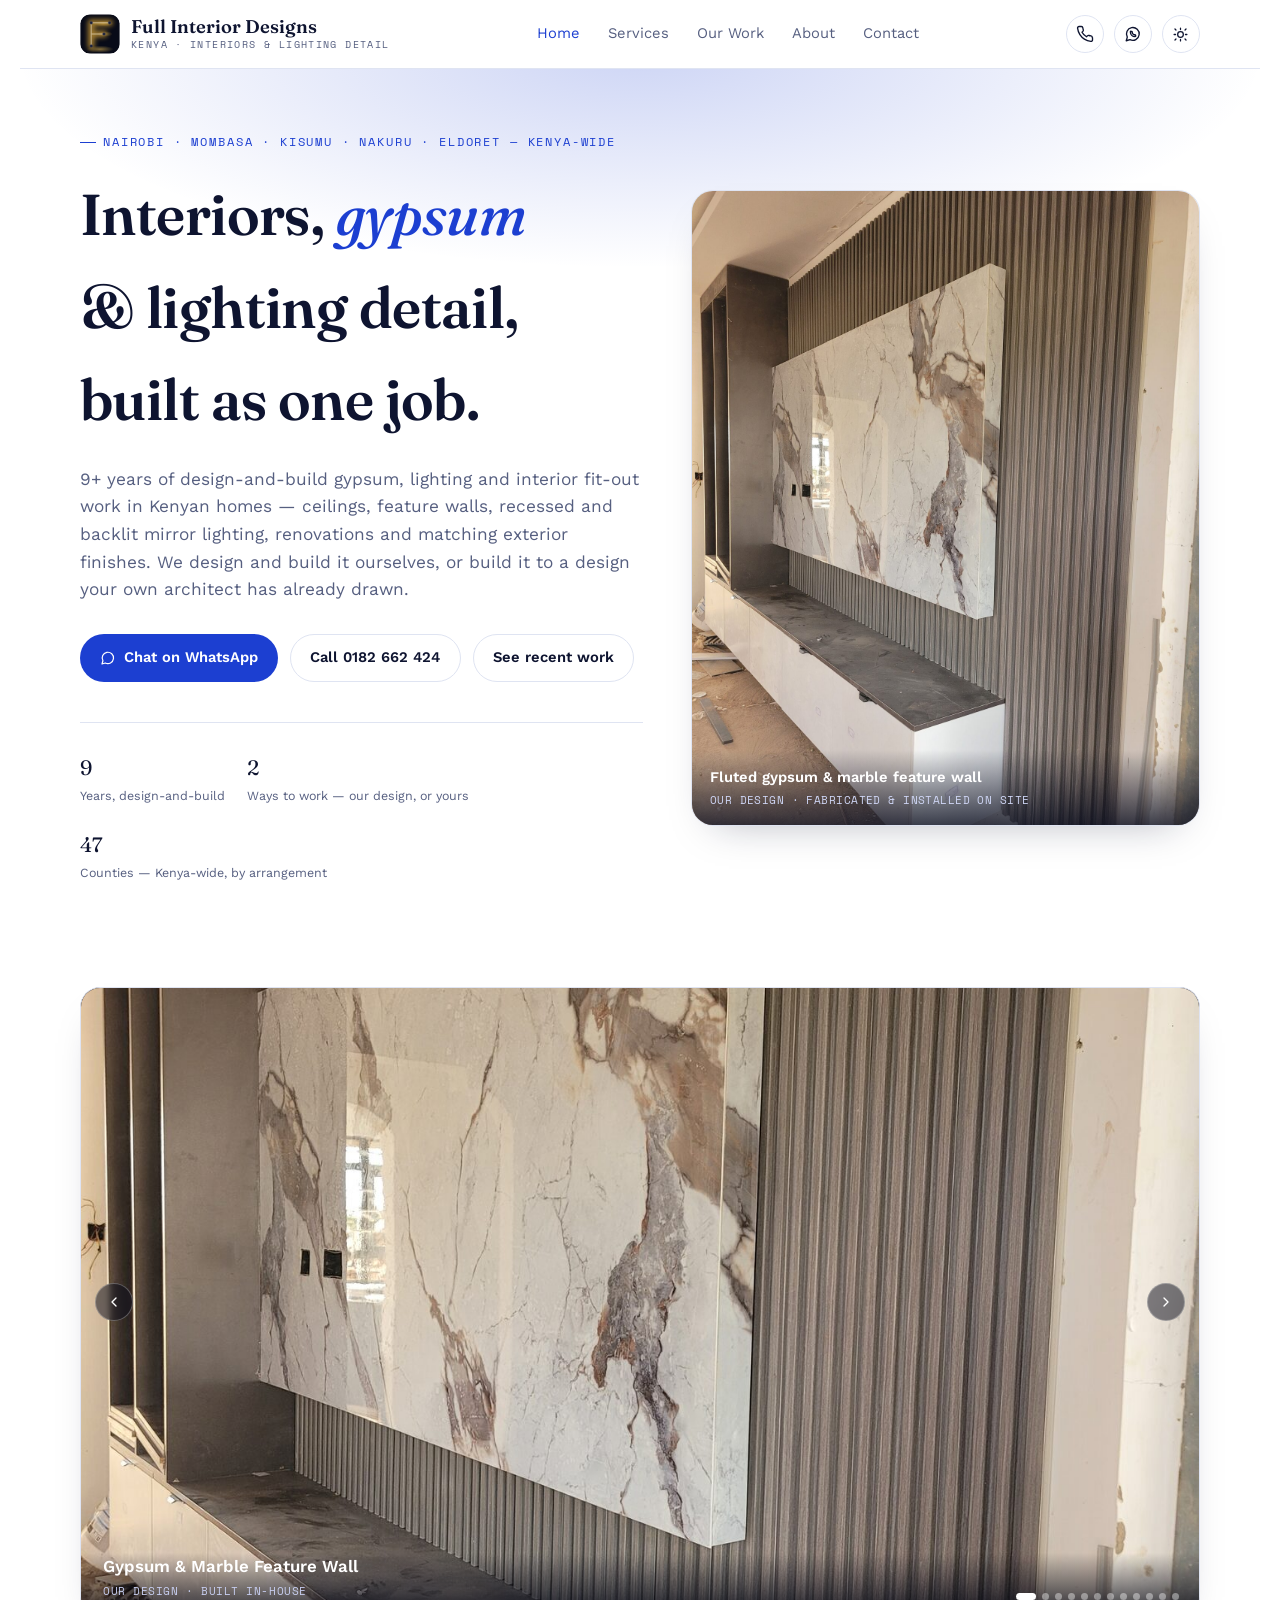
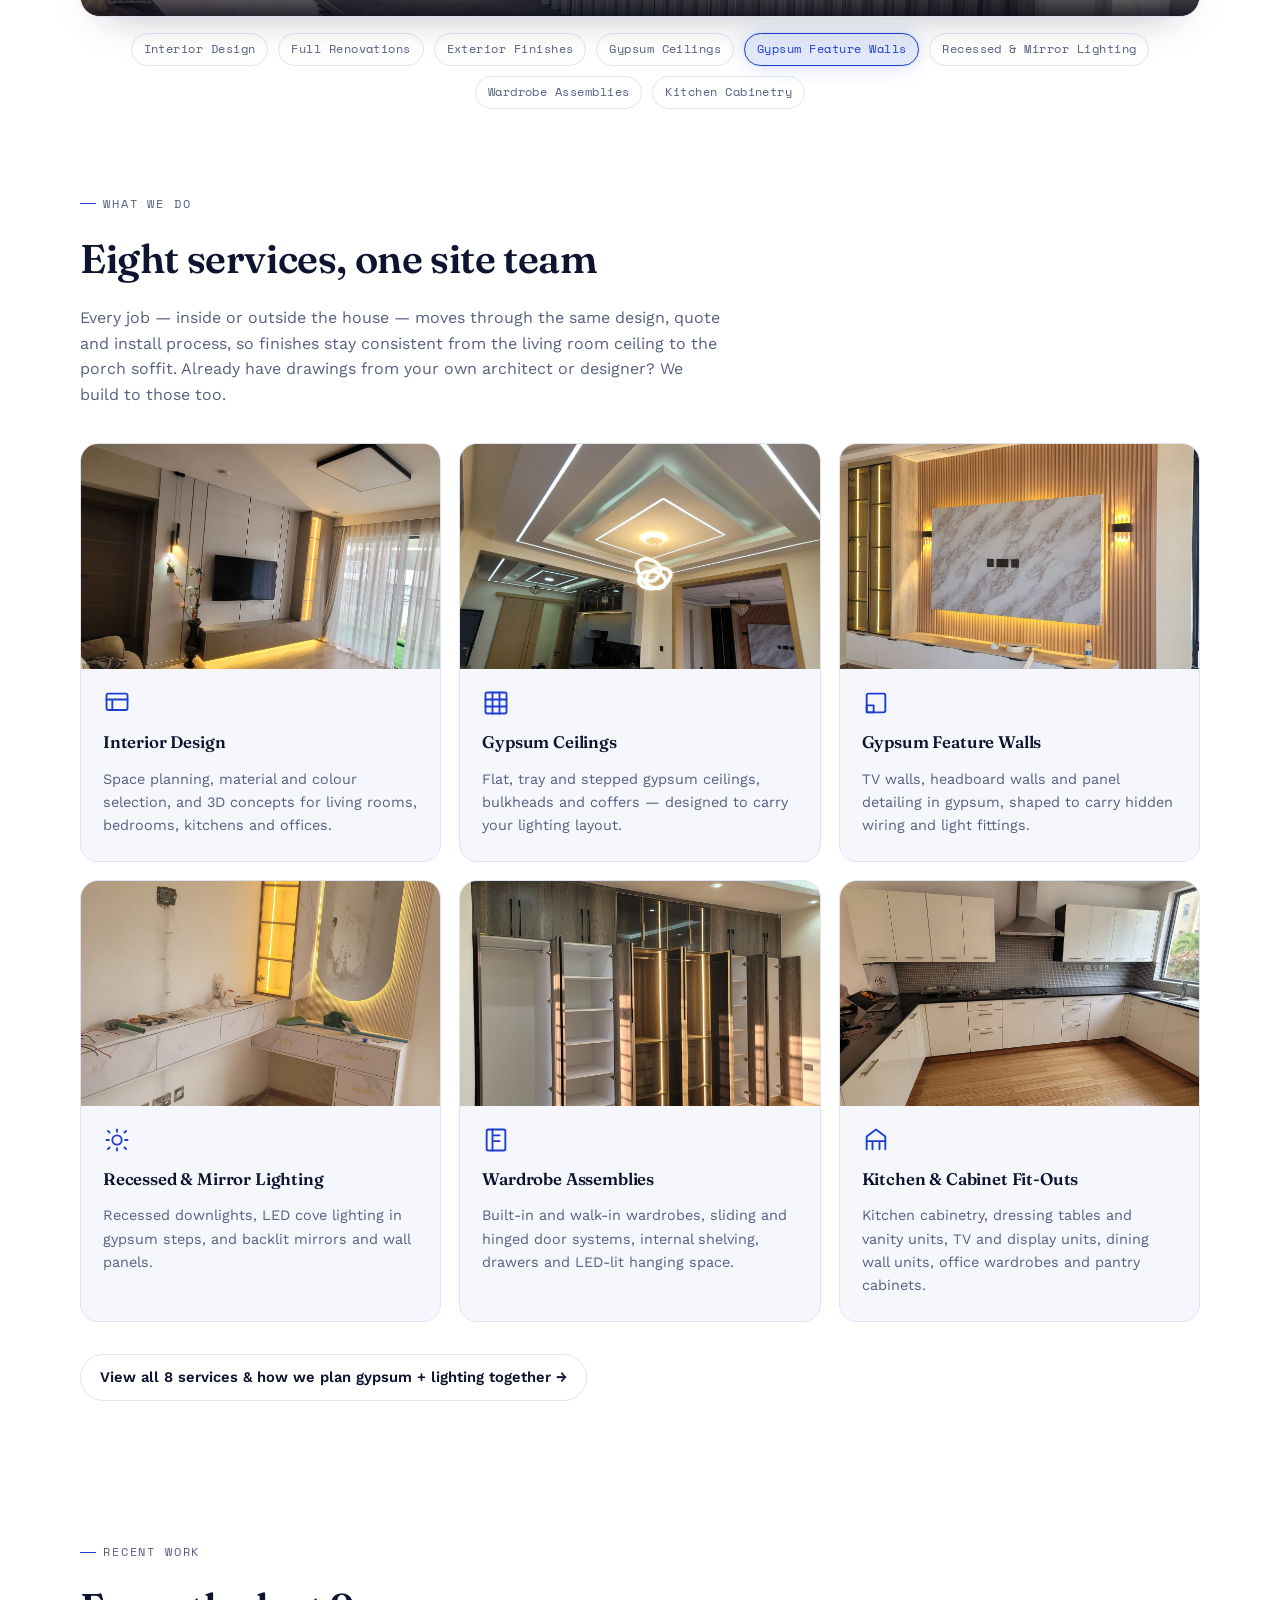
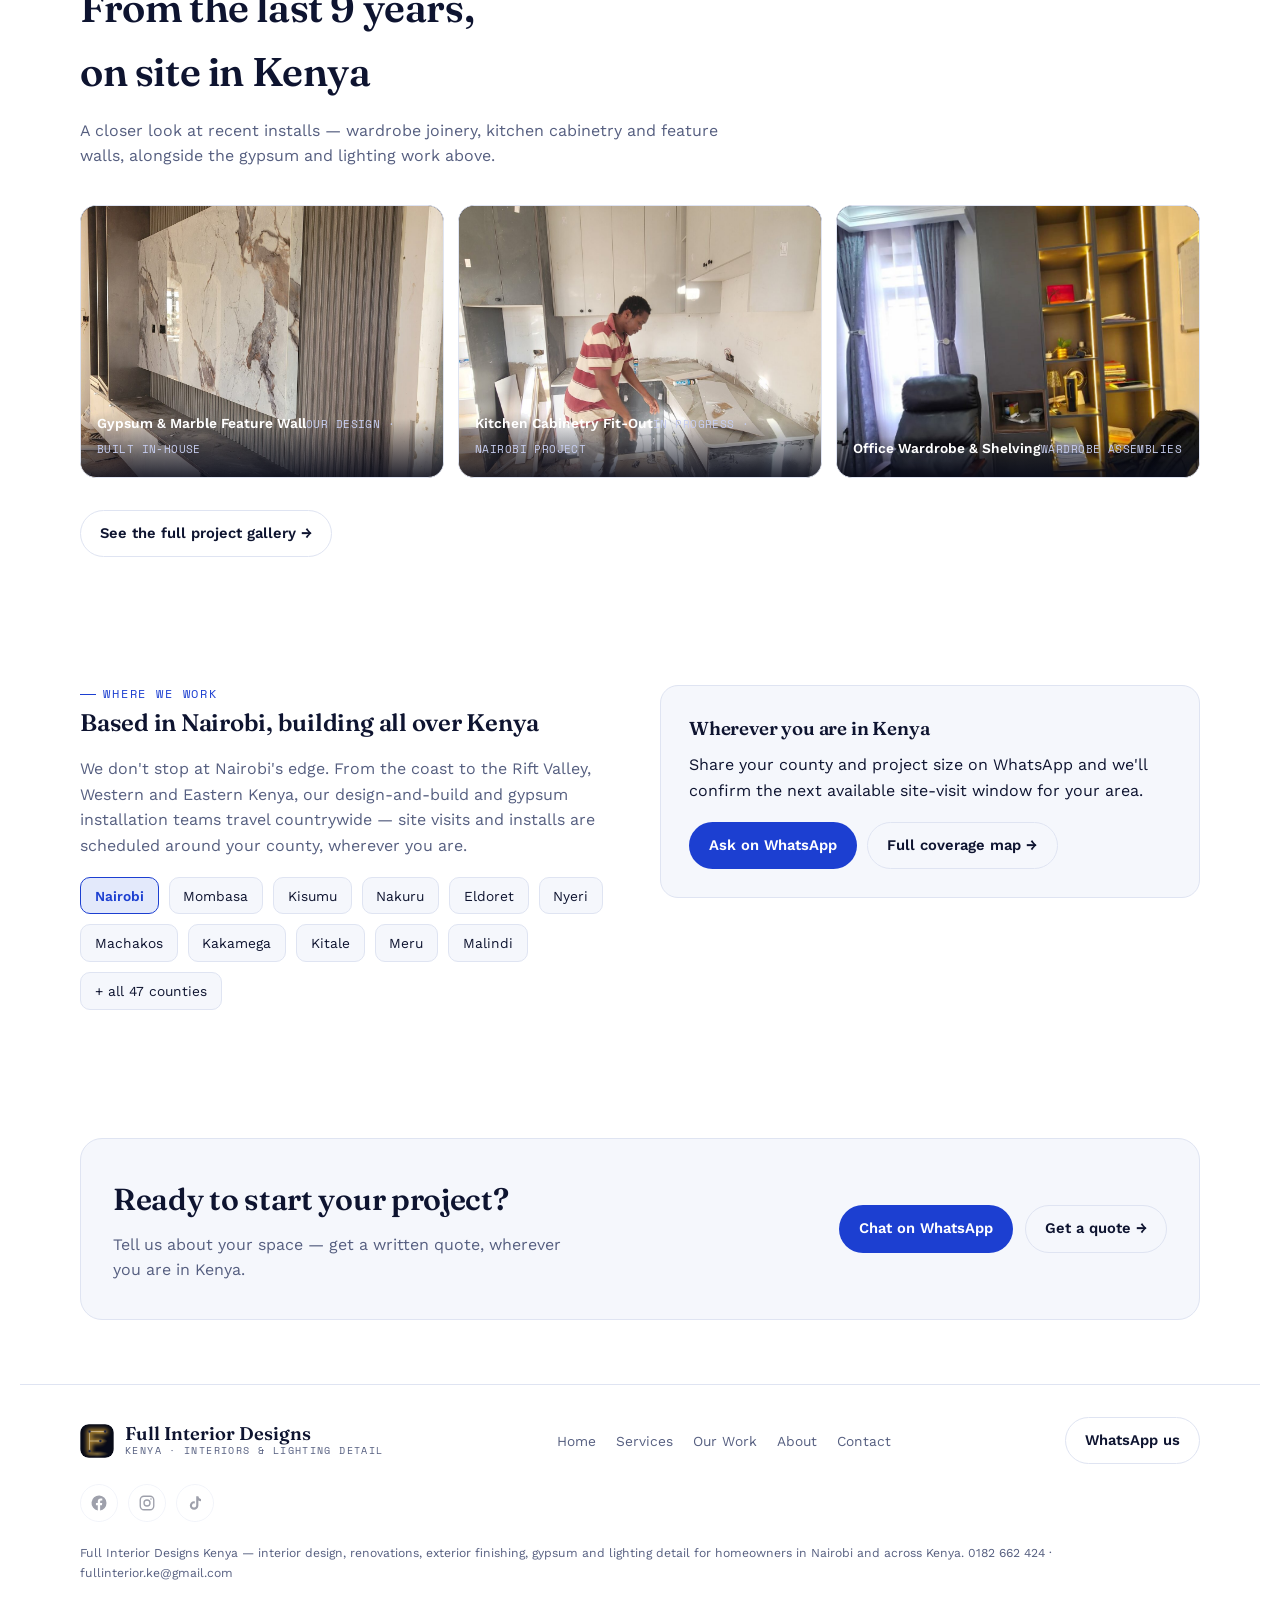
==== index.html @ 91825464 "Update phone and WhatsApp number to 0182662424" ====
<!doctype html>
<title>Full Interior Designs Kenya</title>
<script>
  (function(){
    try{
      var t = localStorage.getItem('fidk-theme');
      document.documentElement.setAttribute('data-theme', t === 'dark' ? 'dark' : 'light');
    }catch(e){
      document.documentElement.setAttribute('data-theme','light');
    }
  })();
</script>
<link rel="preconnect" href="https://fonts.googleapis.com">
<link rel="preconnect" href="https://fonts.gstatic.com" crossorigin>
<link href="https://fonts.googleapis.com/css2?family=Fraunces:ital,opsz,wght@0,9..144,300;0,9..144,500;0,9..144,600;1,9..144,500&family=Work+Sans:wght@400;500;600&family=Space+Mono:wght@400;700&display=swap" rel="stylesheet">
<link rel="stylesheet" href="styles.css">
<meta name="description" content="Full Interior Designs Kenya builds gypsum ceilings, feature walls, recessed & mirror lighting, wardrobes and kitchen cabinetry for homes across Kenya. 9+ years, Nairobi-based, nationwide reach. Get a free WhatsApp quote.">
<meta name="robots" content="index, follow">
<meta name="theme-color" content="#1c3fd1">
<link rel="canonical" href="https://www.fullinteriordesigns.co.ke">
<link rel="icon" type="image/svg+xml" href="favicon.svg">

<meta property="og:type" content="website">
<meta property="og:site_name" content="Full Interior Designs Kenya">
<meta property="og:title" content="Full Interior Designs Kenya — Gypsum, Lighting & Interior Fit-Outs">
<meta property="og:description" content="Full Interior Designs Kenya builds gypsum ceilings, feature walls, recessed & mirror lighting, wardrobes and kitchen cabinetry for homes across Kenya. 9+ years, Nairobi-based, nationwide reach. Get a free WhatsApp quote.">
<meta property="og:url" content="https://www.fullinteriordesigns.co.ke">
<meta property="og:image" content="https://www.fullinteriordesigns.co.ke/images/gypsum-feature-wall.jpg">
<meta property="og:locale" content="en_KE">

<meta name="twitter:card" content="summary_large_image">
<meta name="twitter:title" content="Full Interior Designs Kenya — Gypsum, Lighting & Interior Fit-Outs">
<meta name="twitter:description" content="Full Interior Designs Kenya builds gypsum ceilings, feature walls, recessed & mirror lighting, wardrobes and kitchen cabinetry for homes across Kenya. 9+ years, Nairobi-based, nationwide reach. Get a free WhatsApp quote.">
<meta name="twitter:image" content="https://www.fullinteriordesigns.co.ke/images/gypsum-feature-wall.jpg">

<script type="application/ld+json">
{
  "@context": "https://schema.org",
  "@type": "HomeAndConstructionBusiness",
  "name": "Full Interior Designs Kenya",
  "image": "https://www.fullinteriordesigns.co.ke/images/gypsum-feature-wall.jpg",
  "url": "https://www.fullinteriordesigns.co.ke",
  "telephone": "+254182662424",
  "email": "fullinterior.ke@gmail.com",
  "priceRange": "$$",
  "description": "Interior design, renovations, exterior finishing, gypsum ceilings and feature walls, recessed and mirror lighting, wardrobe assemblies and kitchen cabinet fit-outs for homeowners across Kenya.",
  "address": {
    "@type": "PostalAddress",
    "addressLocality": "Nairobi",
    "addressCountry": "KE"
  },
  "areaServed": {
    "@type": "Country",
    "name": "Kenya"
  },
  "sameAs": []
}
</script>

<nav class="nav" id="nav">
  <div class="nav-row wrap">
    <a class="brand" href="index.html">
      <span class="logo-mark" aria-hidden="true">
        <svg viewBox="0 0 100 100" role="img">
          <defs>
            <linearGradient id="ledCore" x1="0%" y1="0%" x2="100%" y2="100%">
              <stop offset="0%" stop-color="#fff3cf"/>
              <stop offset="45%" stop-color="#ffd166"/>
              <stop offset="100%" stop-color="#c8922e"/>
            </linearGradient>
            <radialGradient id="ledGlow" cx="50%" cy="50%" r="50%">
              <stop offset="0%" stop-color="#ffcf5c" stop-opacity="0.9"/>
              <stop offset="100%" stop-color="#ffcf5c" stop-opacity="0"/>
            </radialGradient>
            <filter id="softBlur" x="-60%" y="-60%" width="220%" height="220%">
              <feGaussianBlur stdDeviation="4.2"/>
            </filter>
            <filter id="bigBlur" x="-80%" y="-80%" width="260%" height="260%">
              <feGaussianBlur stdDeviation="7"/>
            </filter>
          </defs>
          <rect x="1" y="1" width="98" height="98" rx="22" fill="#080b18"/>
          <ellipse cx="50" cy="88" rx="34" ry="9" fill="url(#ledGlow)" opacity="0.55"/>
          <ellipse cx="62" cy="50" rx="20" ry="7" fill="url(#ledGlow)" opacity="0.4"/>
          <ellipse cx="58" cy="24" rx="26" ry="7" fill="url(#ledGlow)" opacity="0.45"/>
          <g filter="url(#bigBlur)" stroke="#f6b93b" stroke-linecap="round" fill="none" opacity="0.65">
            <path d="M28,22 L28,80" stroke-width="16"/>
            <path d="M28,22 L74,22" stroke-width="16"/>
            <path d="M28,50 L60,50" stroke-width="16"/>
          </g>
          <g stroke-linecap="round" fill="none">
            <path d="M28,22 L28,80" stroke="url(#ledCore)" stroke-width="7" filter="url(#softBlur)" opacity="0.9"/>
            <path d="M28,22 L28,80" stroke="url(#ledCore)" stroke-width="5"/>
            <path d="M28,22 L74,22" stroke="url(#ledCore)" stroke-width="7" filter="url(#softBlur)" opacity="0.9"/>
            <path d="M28,22 L74,22" stroke="url(#ledCore)" stroke-width="5"/>
            <path d="M28,50 L60,50" stroke="url(#ledCore)" stroke-width="7" filter="url(#softBlur)" opacity="0.9"/>
            <path d="M28,50 L60,50" stroke="url(#ledCore)" stroke-width="5"/>
          </g>
          <g stroke="#fff8e6" stroke-linecap="round" fill="none" opacity="0.85">
            <path d="M28,24 L28,78" stroke-width="1.6"/>
            <path d="M30,22 L72,22" stroke-width="1.6"/>
            <path d="M30,50 L58,50" stroke-width="1.6"/>
          </g>
          <g fill="#1c2136" stroke="#3a4066" stroke-width="1">
            <circle cx="28" cy="22" r="3.4"/>
            <circle cx="28" cy="80" r="3.4"/>
            <circle cx="74" cy="22" r="3.4"/>
            <circle cx="60" cy="50" r="3.4"/>
          </g>
        </svg>
      </span>
      <span class="brand-text">
        <strong>Full Interior Designs</strong>
        <span>Kenya · Interiors &amp; Lighting Detail</span>
      </span>
    </a>
    <ul class="nav-links">
      <li><a href="index.html" aria-current="page">Home</a></li>
      <li><a href="services.html">Services</a></li>
      <li><a href="work.html">Our Work</a></li>
      <li><a href="about.html">About</a></li>
      <li><a href="contact.html">Contact</a></li>
    </ul>
    <div class="nav-actions">
      <a class="icon-btn" href="tel:+254182662424" aria-label="Call Full Interior Designs Kenya">
        <svg width="18" height="18" viewBox="0 0 24 24" fill="none" stroke="currentColor" stroke-width="1.8" stroke-linecap="round" stroke-linejoin="round"><path d="M22 16.9v3a2 2 0 0 1-2.2 2 19.8 19.8 0 0 1-8.6-3.1 19.5 19.5 0 0 1-6-6A19.8 19.8 0 0 1 2.1 4.2 2 2 0 0 1 4.1 2h3a2 2 0 0 1 2 1.7c.1.9.3 1.8.6 2.7a2 2 0 0 1-.5 2.1L8 9.7a16 16 0 0 0 6 6l1.2-1.2a2 2 0 0 1 2.1-.5c.9.3 1.8.5 2.7.6a2 2 0 0 1 1.7 2z"/></svg>
      </a>
      <a class="icon-btn" href="https://wa.me/254182662424" target="_blank" rel="noopener" aria-label="Chat on WhatsApp">
        <svg width="18" height="18" viewBox="0 0 24 24" fill="none" stroke="currentColor" stroke-width="1.8" stroke-linecap="round" stroke-linejoin="round"><path d="M3 21l1.4-4.9A8.5 8.5 0 1 1 8 19.5z"/><path d="M8.5 9.2c0 3.6 2.7 6.3 6.3 6.3.6 0 .9-.4.8-1l-.3-1.1a.9.9 0 0 0-.9-.6l-1.1.2a5 5 0 0 1-2.3-2.3l.2-1.1a.9.9 0 0 0-.6-.9L9.5 8.4c-.6-.1-1 .2-1 .8z"/></svg>
      </a>
      <button class="icon-btn theme-toggle" id="themeToggle" aria-label="Switch to white mode" type="button">
        <svg class="sun" viewBox="0 0 24 24" fill="none" stroke="currentColor" stroke-width="1.8" stroke-linecap="round" stroke-linejoin="round"><circle cx="12" cy="12" r="4"/><path d="M12 3v2M12 19v2M4.2 4.2l1.4 1.4M18.4 18.4l1.4 1.4M3 12h2M19 12h2M4.2 19.8l1.4-1.4M18.4 5.6l1.4-1.4"/></svg>
        <svg class="moon" viewBox="0 0 24 24" fill="none" stroke="currentColor" stroke-width="1.8" stroke-linecap="round" stroke-linejoin="round"><path d="M20 14.5A8.5 8.5 0 1 1 9.5 4a7 7 0 0 0 10.5 10.5z"/></svg>
      </button>
      <button class="menu-toggle" id="menuToggle" aria-label="Toggle menu" aria-expanded="false">
        <svg width="18" height="18" viewBox="0 0 24 24" fill="none" stroke="currentColor" stroke-width="1.8" stroke-linecap="round"><path d="M4 7h16M4 12h16M4 17h16"/></svg>
      </button>
    </div>
  </div>
</nav>

<main id="top">

  <section class="hero">
    <div class="hero-glow" aria-hidden="true"></div>
    <div class="wrap hero-grid">
      <div>
        <p class="eyebrow">Nairobi · Mombasa · Kisumu · Nakuru · Eldoret — Kenya-wide</p>
        <h1>Interiors, <em>gypsum</em> &amp; lighting detail, built as one job.</h1>
        <p class="lead"><span class="years-count">9</span>+ years of design-and-build gypsum, lighting and interior fit-out work in Kenyan homes — ceilings, feature walls, recessed and backlit mirror lighting, renovations and matching exterior finishes. We design and build it ourselves, or build it to a design your own architect has already drawn.</p>
        <div class="hero-actions">
          <a class="btn btn-accent" href="https://wa.me/254182662424?text=Hi%20Full%20Interior%20Designs%2C%20I%27d%20like%20a%20quote." target="_blank" rel="noopener">
            <svg width="16" height="16" viewBox="0 0 24 24" fill="none" stroke="currentColor" stroke-width="1.8" stroke-linecap="round" stroke-linejoin="round"><path d="M3 21l1.4-4.9A8.5 8.5 0 1 1 8 19.5z"/></svg>
            Chat on WhatsApp
          </a>
          <a class="btn btn-ghost" href="tel:+254182662424">Call 0182 662 424</a>
          <a class="btn btn-ghost" href="work.html">See recent work</a>
        </div>
        <div class="hero-meta">
          <div><span class="num mono years-count">9</span><span class="lbl">Years, design-and-build</span></div>
          <div><span class="num mono">2</span><span class="lbl">Ways to work — our design, or yours</span></div>
          <div><span class="num mono">47</span><span class="lbl">Counties — Kenya-wide, by arrangement</span></div>
        </div>
      </div>
      <div class="hero-photo">
        <img src="images/gypsum-feature-wall.jpg" alt="Fluted gypsum panelling with a book-matched marble television feature wall, installed by Full Interior Designs Kenya" loading="eager">
        <div class="hero-photo-cap">
          <div class="cap-title">Fluted gypsum &amp; marble feature wall</div>
          <div class="cap-sub">Our design · fabricated &amp; installed on site</div>
        </div>
      </div>
    </div>
  </section>

  <section class="slideshow" aria-label="Recent project photos">
    <div class="wrap">
      <div class="slideshow-frame" id="slideshowFrame">

        <div class="slide active" data-topics="feature-walls">
          <img src="images/gypsum-feature-wall.jpg" alt="Fluted gypsum panelling with book-matched marble TV feature wall" loading="eager">
          <div class="slide-caption"><div class="t">Gypsum &amp; Marble Feature Wall</div><div class="s">Our design · built in-house</div></div>
        </div>
        <div class="slide" data-topics="wardrobes">
          <img src="images/wardrobe-walkin.jpg" alt="Walk-in wardrobe with open doors and warm LED-lit hanging space" loading="lazy">
          <div class="slide-caption"><div class="t">Walk-In Wardrobe Assembly</div><div class="s">Wardrobe assemblies</div></div>
        </div>
        <div class="slide" data-topics="ceilings">
          <img src="images/ceiling-tray-cove.jpg" alt="Stepped gypsum tray ceiling with LED cove lighting" loading="lazy">
          <div class="slide-caption"><div class="t">Tray Ceiling, LED Cove Lighting</div><div class="s">Gypsum ceilings</div></div>
        </div>
        <div class="slide" data-topics="feature-walls">
          <img src="images/tv-wall-fluted-marble.jpg" alt="TV feature wall in fluted timber with a backlit marble panel" loading="lazy">
          <div class="slide-caption"><div class="t">TV Wall — Fluted Timber &amp; Marble</div><div class="s">Gypsum feature walls</div></div>
        </div>
        <div class="slide" data-topics="kitchens renovations">
          <img src="images/kitchen-fitout.jpg" alt="Kitchen cabinetry fit-out in progress" loading="lazy">
          <div class="slide-caption"><div class="t">Kitchen Cabinetry Fit-Out</div><div class="s">In progress · Nairobi</div></div>
        </div>
        <div class="slide" data-topics="lighting wardrobes">
          <img src="images/backlit-mirror-vanity.jpg" alt="Dressing table with a backlit oval mirror on a fluted gold panel" loading="lazy">
          <div class="slide-caption"><div class="t">Backlit Mirror &amp; Vanity Lighting</div><div class="s">Recessed &amp; mirror lighting</div></div>
        </div>
        <div class="slide" data-topics="kitchens ceilings">
          <img src="images/kitchen-cove-ceiling.jpg" alt="Kitchen cabinetry beneath a cove-lit gypsum ceiling" loading="lazy">
          <div class="slide-caption"><div class="t">Kitchen Cabinetry, Cove Ceiling</div><div class="s">Kitchen &amp; cabinet fit-outs</div></div>
        </div>
        <div class="slide" data-topics="wardrobes lighting">
          <img src="images/wardrobe-corridor-mirror.jpg" alt="Gloss wardrobe corridor leading to a backlit oval mirror" loading="lazy">
          <div class="slide-caption"><div class="t">Wardrobe Corridor &amp; Backlit Mirror</div><div class="s">Wardrobe assemblies</div></div>
        </div>
        <div class="slide" data-topics="ceilings feature-walls">
          <img src="images/pitched-ceiling-tv-wall.jpg" alt="Pitched gypsum ceiling with LED coves above a marble TV wall" loading="lazy">
          <div class="slide-caption"><div class="t">Pitched Ceiling &amp; TV Wall</div><div class="s">Gypsum ceilings</div></div>
        </div>
        <div class="slide" data-topics="exterior">
          <img src="images/exterior-soffit-woodwork.jpg" alt="Exterior timber soffit woodwork in a radiating pattern" loading="lazy">
          <div class="slide-caption"><div class="t">Exterior Soffit Woodwork</div><div class="s">Exterior finishes</div></div>
        </div>
        <div class="slide" data-topics="ceilings interior-design">
          <img src="images/office-ceiling-cove.jpg" alt="Office fit-out with a warm cove-lit gypsum ceiling" loading="lazy">
          <div class="slide-caption"><div class="t">Cove-Lit Ceiling, Office Fit-Out</div><div class="s">Interior design</div></div>
        </div>
        <div class="slide" data-topics="feature-walls interior-design">
          <img src="images/living-room-feature-wall.jpg" alt="Living room feature wall with pendant lighting and a floating TV console" loading="lazy">
          <div class="slide-caption"><div class="t">Living Room Feature Wall</div><div class="s">Interior design</div></div>
        </div>

        <button class="slide-nav prev" id="slidePrev" aria-label="Previous photo">
          <svg width="16" height="16" viewBox="0 0 24 24" fill="none" stroke="currentColor" stroke-width="2" stroke-linecap="round" stroke-linejoin="round"><path d="M15 18l-6-6 6-6"/></svg>
        </button>
        <button class="slide-nav next" id="slideNext" aria-label="Next photo">
          <svg width="16" height="16" viewBox="0 0 24 24" fill="none" stroke="currentColor" stroke-width="2" stroke-linecap="round" stroke-linejoin="round"><path d="M9 18l6-6-6-6"/></svg>
        </button>
        <div class="slide-dots" id="slideDots"></div>
      </div>

      <div class="topic-row">
        <div class="strip-row" id="topicRow">
          <span class="chip" data-topic="interior-design">Interior Design</span>
          <span class="chip" data-topic="renovations">Full Renovations</span>
          <span class="chip" data-topic="exterior">Exterior Finishes</span>
          <span class="chip" data-topic="ceilings">Gypsum Ceilings</span>
          <span class="chip" data-topic="feature-walls">Gypsum Feature Walls</span>
          <span class="chip" data-topic="lighting">Recessed &amp; Mirror Lighting</span>
          <span class="chip" data-topic="wardrobes">Wardrobe Assemblies</span>
          <span class="chip" data-topic="kitchens">Kitchen Cabinetry</span>
        </div>
      </div>
    </div>
  </section>

  <section id="services">
    <div class="wrap">
      <div class="section-head">
        <p class="eyebrow">What we do</p>
        <h2>Eight services, one site team</h2>
        <p>Every job — inside or outside the house — moves through the same design, quote and install process, so finishes stay consistent from the living room ceiling to the porch soffit. Already have drawings from your own architect or designer? We build to those too.</p>
      </div>
      <div class="grid-services">

        <div class="card">
          <div class="card-img"><img src="images/living-room-feature-wall.jpg" alt="Living room feature wall with pendant lighting, an example of Full Interior Designs Kenya's interior design work" loading="lazy"></div>
          <div class="card-body">
            <svg viewBox="0 0 24 24" fill="none" stroke-width="1.6" stroke-linecap="round" stroke-linejoin="round"><rect x="3" y="4" width="18" height="14" rx="1.5"/><path d="M3 9h18M8 9v9"/></svg>
            <h3>Interior Design</h3>
            <p>Space planning, material and colour selection, and 3D concepts for living rooms, bedrooms, kitchens and offices.</p>
          </div>
        </div>

        <div class="card">
          <div class="card-img"><img src="images/ceiling-tray-cove.jpg" alt="Stepped gypsum tray ceiling with LED cove lighting" loading="lazy"></div>
          <div class="card-body">
            <svg viewBox="0 0 24 24" fill="none" stroke-width="1.6" stroke-linecap="round" stroke-linejoin="round"><rect x="3" y="3" width="18" height="18" rx="1.5"/><path d="M3 9h18M3 15h18M9 3v18M15 3v18"/></svg>
            <h3>Gypsum Ceilings</h3>
            <p>Flat, tray and stepped gypsum ceilings, bulkheads and coffers — designed to carry your lighting layout.</p>
          </div>
        </div>

        <div class="card">
          <div class="card-img"><img src="images/tv-wall-fluted-marble.jpg" alt="TV feature wall in fluted timber with a backlit marble panel" loading="lazy"></div>
          <div class="card-body">
            <svg viewBox="0 0 24 24" fill="none" stroke-width="1.6" stroke-linecap="round" stroke-linejoin="round"><rect x="4" y="4" width="16" height="16" rx="1.5"/><path d="M4 14h6v6H4z"/></svg>
            <h3>Gypsum Feature Walls</h3>
            <p>TV walls, headboard walls and panel detailing in gypsum, shaped to carry hidden wiring and light fittings.</p>
          </div>
        </div>

        <div class="card">
          <div class="card-img"><img src="images/backlit-mirror-vanity.jpg" alt="Backlit mirror and recessed vanity lighting" loading="lazy"></div>
          <div class="card-body">
            <svg viewBox="0 0 24 24" fill="none" stroke-width="1.6" stroke-linecap="round" stroke-linejoin="round"><circle cx="12" cy="12" r="4"/><path d="M12 3v2M12 19v2M4.2 4.2l1.4 1.4M18.4 18.4l1.4 1.4M3 12h2M19 12h2M4.2 19.8l1.4-1.4M18.4 5.6l1.4-1.4"/></svg>
            <h3>Recessed &amp; Mirror Lighting</h3>
            <p>Recessed downlights, LED cove lighting in gypsum steps, and backlit mirrors and wall panels.</p>
          </div>
        </div>

        <div class="card">
          <div class="card-img"><img src="images/wardrobe-walkin.jpg" alt="Walk-in wardrobe assembly with LED-lit hanging space" loading="lazy"></div>
          <div class="card-body">
            <svg viewBox="0 0 24 24" fill="none" stroke-width="1.6" stroke-linecap="round" stroke-linejoin="round"><rect x="4" y="3" width="16" height="18" rx="1.5"/><path d="M9 3v18M9 8h6M9 13h6"/></svg>
            <h3>Wardrobe Assemblies</h3>
            <p>Built-in and walk-in wardrobes, sliding and hinged door systems, internal shelving, drawers and LED-lit hanging space.</p>
          </div>
        </div>

        <div class="card">
          <div class="card-img"><img src="images/kitchen-cabinets-white.jpg" alt="Fitted white kitchen cabinetry" loading="lazy"></div>
          <div class="card-body">
            <svg viewBox="0 0 24 24" fill="none" stroke-width="1.6" stroke-linecap="round" stroke-linejoin="round"><path d="M4 20V9l8-6 8 6v11"/><path d="M4 13h16M9 20v-7h6v7"/></svg>
            <h3>Kitchen &amp; Cabinet Fit-Outs</h3>
            <p>Kitchen cabinetry, dressing tables and vanity units, TV and display units, dining wall units, office wardrobes and pantry cabinets.</p>
          </div>
        </div>

      </div>
      <div class="section-foot">
        <a class="btn btn-ghost" href="services.html">View all 8 services &amp; how we plan gypsum + lighting together →</a>
      </div>
    </div>
  </section>

  <section id="work-teaser">
    <div class="wrap">
      <div class="section-head">
        <p class="eyebrow">Recent work</p>
        <h2>From the last <span class="years-count">9</span> years, on site in Kenya</h2>
        <p>A closer look at recent installs — wardrobe joinery, kitchen cabinetry and feature walls, alongside the gypsum and lighting work above.</p>
      </div>
      <div class="gallery">
        <div class="shot photo">
          <img src="images/gypsum-feature-wall.jpg" alt="Fluted gypsum panelling with book-matched marble TV feature wall and concealed cove lighting">
          <div class="shot-text"><span class="cap">Gypsum &amp; Marble Feature Wall</span><span class="sub">Our design · built in-house</span></div>
        </div>
        <div class="shot photo">
          <img src="images/kitchen-fitout.jpg" alt="Kitchen cabinetry fit-out in progress, showing gypsum ceiling detail and fitted cupboards">
          <div class="shot-text"><span class="cap">Kitchen Cabinetry Fit-Out</span><span class="sub">In progress · Nairobi project</span></div>
        </div>
        <div class="shot photo">
          <img src="images/office-wardrobe-shelving.jpg" alt="Built-in office wardrobe and shelving unit with warm LED-lit compartments">
          <div class="shot-text"><span class="cap">Office Wardrobe &amp; Shelving</span><span class="sub">Wardrobe assemblies</span></div>
        </div>
      </div>
      <div class="section-foot">
        <a class="btn btn-ghost" href="work.html">See the full project gallery →</a>
      </div>
    </div>
  </section>

  <section id="coverage-teaser">
    <div class="wrap coverage">
      <div>
        <p class="eyebrow">Where we work</p>
        <h2>Based in Nairobi, building all over Kenya</h2>
        <p style="margin-top:14px;color:var(--ink-soft);">We don't stop at Nairobi's edge. From the coast to the Rift Valley, Western and Eastern Kenya, our design-and-build and gypsum installation teams travel countrywide — site visits and installs are scheduled around your county, wherever you are.</p>
        <div class="town-list">
          <span class="town primary">Nairobi</span>
          <span class="town">Mombasa</span>
          <span class="town">Kisumu</span>
          <span class="town">Nakuru</span>
          <span class="town">Eldoret</span>
          <span class="town">Nyeri</span>
          <span class="town">Machakos</span>
          <span class="town">Kakamega</span>
          <span class="town">Kitale</span>
          <span class="town">Meru</span>
          <span class="town">Malindi</span>
          <span class="town">+ all 47 counties</span>
        </div>
      </div>
      <div class="card" style="padding:28px;">
        <h3>Wherever you are in Kenya</h3>
        <p style="margin-top:8px;">Share your county and project size on WhatsApp and we'll confirm the next available site-visit window for your area.</p>
        <div style="margin-top:18px;display:flex;flex-wrap:wrap;gap:10px;">
          <a class="btn btn-accent" href="https://wa.me/254182662424?text=Hi%2C%20I%27m%20in%20___%20county%20and%20interested%20in%20___." target="_blank" rel="noopener">Ask on WhatsApp</a>
          <a class="btn btn-ghost" href="about.html">Full coverage map →</a>
        </div>
      </div>
    </div>
  </section>

  <section id="cta">
    <div class="wrap">
      <div class="cta-band">
        <div>
          <h2>Ready to start your project?</h2>
          <p>Tell us about your space — get a written quote, wherever you are in Kenya.</p>
        </div>
        <div class="cta-actions">
          <a class="btn btn-accent" href="https://wa.me/254182662424?text=Hi%20Full%20Interior%20Designs%2C%20I%27d%20like%20a%20quote." target="_blank" rel="noopener">Chat on WhatsApp</a>
          <a class="btn btn-ghost" href="contact.html">Get a quote →</a>
        </div>
      </div>
    </div>
  </section>

</main>

<footer>
  <div class="wrap">
    <div class="foot-row">
      <a class="brand" href="index.html">
        <span class="logo-mark" aria-hidden="true">
        <svg viewBox="0 0 100 100" role="img">
          <defs>
            <linearGradient id="ledCore" x1="0%" y1="0%" x2="100%" y2="100%">
              <stop offset="0%" stop-color="#fff3cf"/>
              <stop offset="45%" stop-color="#ffd166"/>
              <stop offset="100%" stop-color="#c8922e"/>
            </linearGradient>
            <radialGradient id="ledGlow" cx="50%" cy="50%" r="50%">
              <stop offset="0%" stop-color="#ffcf5c" stop-opacity="0.9"/>
              <stop offset="100%" stop-color="#ffcf5c" stop-opacity="0"/>
            </radialGradient>
            <filter id="softBlur" x="-60%" y="-60%" width="220%" height="220%">
              <feGaussianBlur stdDeviation="4.2"/>
            </filter>
            <filter id="bigBlur" x="-80%" y="-80%" width="260%" height="260%">
              <feGaussianBlur stdDeviation="7"/>
            </filter>
          </defs>
          <rect x="1" y="1" width="98" height="98" rx="22" fill="#080b18"/>
          <ellipse cx="50" cy="88" rx="34" ry="9" fill="url(#ledGlow)" opacity="0.55"/>
          <ellipse cx="62" cy="50" rx="20" ry="7" fill="url(#ledGlow)" opacity="0.4"/>
          <ellipse cx="58" cy="24" rx="26" ry="7" fill="url(#ledGlow)" opacity="0.45"/>
          <g filter="url(#bigBlur)" stroke="#f6b93b" stroke-linecap="round" fill="none" opacity="0.65">
            <path d="M28,22 L28,80" stroke-width="16"/>
            <path d="M28,22 L74,22" stroke-width="16"/>
            <path d="M28,50 L60,50" stroke-width="16"/>
          </g>
          <g stroke-linecap="round" fill="none">
            <path d="M28,22 L28,80" stroke="url(#ledCore)" stroke-width="7" filter="url(#softBlur)" opacity="0.9"/>
            <path d="M28,22 L28,80" stroke="url(#ledCore)" stroke-width="5"/>
            <path d="M28,22 L74,22" stroke="url(#ledCore)" stroke-width="7" filter="url(#softBlur)" opacity="0.9"/>
            <path d="M28,22 L74,22" stroke="url(#ledCore)" stroke-width="5"/>
            <path d="M28,50 L60,50" stroke="url(#ledCore)" stroke-width="7" filter="url(#softBlur)" opacity="0.9"/>
            <path d="M28,50 L60,50" stroke="url(#ledCore)" stroke-width="5"/>
          </g>
          <g stroke="#fff8e6" stroke-linecap="round" fill="none" opacity="0.85">
            <path d="M28,24 L28,78" stroke-width="1.6"/>
            <path d="M30,22 L72,22" stroke-width="1.6"/>
            <path d="M30,50 L58,50" stroke-width="1.6"/>
          </g>
          <g fill="#1c2136" stroke="#3a4066" stroke-width="1">
            <circle cx="28" cy="22" r="3.4"/>
            <circle cx="28" cy="80" r="3.4"/>
            <circle cx="74" cy="22" r="3.4"/>
            <circle cx="60" cy="50" r="3.4"/>
          </g>
        </svg>
      </span>
        <span class="brand-text">
          <strong>Full Interior Designs</strong>
          <span>Kenya · Interiors &amp; Lighting Detail</span>
        </span>
      </a>
      <ul class="foot-links">
        <li><a href="index.html">Home</a></li>
        <li><a href="services.html">Services</a></li>
        <li><a href="work.html">Our Work</a></li>
        <li><a href="about.html">About</a></li>
        <li><a href="contact.html">Contact</a></li>
      </ul>
      <a class="btn btn-ghost" href="https://wa.me/254182662424" target="_blank" rel="noopener">WhatsApp us</a>
    </div>
    <div class="foot-social">
      <a class="icon-btn pending" href="#" aria-label="Facebook (coming soon)" title="Facebook — coming soon" tabindex="-1">
        <svg width="18" height="18" viewBox="0 0 24 24" fill="currentColor"><path d="M22 12a10 10 0 1 0-11.6 9.9v-7H7.9V12h2.5V9.8c0-2.5 1.5-3.9 3.8-3.9 1.1 0 2.2.2 2.2.2v2.4h-1.3c-1.2 0-1.6.8-1.6 1.6V12h2.8l-.4 2.9h-2.4v7A10 10 0 0 0 22 12z"/></svg>
      </a>
      <a class="icon-btn pending" href="#" aria-label="Instagram (coming soon)" title="Instagram — coming soon" tabindex="-1">
        <svg width="18" height="18" viewBox="0 0 24 24" fill="none" stroke="currentColor" stroke-width="1.8" stroke-linecap="round" stroke-linejoin="round"><rect x="3" y="3" width="18" height="18" rx="5"/><circle cx="12" cy="12" r="4"/><circle cx="17.3" cy="6.7" r="1" fill="currentColor" stroke="none"/></svg>
      </a>
      <a class="icon-btn pending" href="#" aria-label="TikTok (coming soon)" title="TikTok — coming soon" tabindex="-1">
        <svg width="18" height="18" viewBox="0 0 24 24" fill="currentColor"><path d="M16.5 3c.3 1.9 1.6 3.4 3.5 3.8v2.9a6.6 6.6 0 0 1-3.5-1v6.6a5.7 5.7 0 1 1-5.7-5.7c.3 0 .6 0 .9.1v2.9a2.8 2.8 0 1 0 1.9 2.7V3z"/></svg>
      </a>
    </div>
    <p class="fineprint">Full Interior Designs Kenya — interior design, renovations, exterior finishing, gypsum and lighting detail for homeowners in Nairobi and across Kenya. 0182 662 424 · fullinterior.ke@gmail.com</p>
  </div>
</footer>

<script src="script.js"></script>
---- styles.css ----
:root{
  --bg:#ffffff;
  --surface:#f5f7fc;
  --surface-2:#eaeefa;
  --ink:#0e1430;
  --ink-soft:#565f80;
  --line:#dfe4f2;
  --accent:#1c3fd1;
  --accent-ink:#ffffff;
  --accent-soft:#e3e9fb;
  --glow:rgba(28,63,209,.22);
  --shadow:0 18px 40px -24px rgba(14,20,48,.35);
}
/* Light (white) is the default; dark only when the visitor picks it via the toggle. */
:root[data-theme="dark"]{
  --bg:#0a0e1f;
  --surface:#11172e;
  --surface-2:#151d3a;
  --ink:#eef1fb;
  --ink-soft:#9aa3c8;
  --line:rgba(226,232,255,.14);
  --accent:#5b7bff;
  --accent-ink:#ffffff;
  --accent-soft:rgba(91,123,255,.18);
  --glow:rgba(91,123,255,.32);
  --shadow:0 18px 44px -22px rgba(0,0,0,.65);
}

*{box-sizing:border-box;}
html{scroll-behavior:smooth;}
@media (prefers-reduced-motion:reduce){ html{scroll-behavior:auto;} *{animation-duration:.001ms !important; animation-iteration-count:1 !important; transition-duration:.001ms !important;} }

body{
  margin:0;
  background:var(--bg);
  color:var(--ink);
  font-family:'Work Sans',system-ui,-apple-system,'Segoe UI',sans-serif;
  line-height:1.6;
  padding-inline:20px;
  -webkit-font-smoothing:antialiased;
}
img{max-width:100%;}
[hidden]{display:none !important;}

.wrap{max-width:1120px;margin-inline:auto;}
h1,h2,h3{font-family:'Fraunces',Georgia,serif;font-weight:600;letter-spacing:-.01em;text-wrap:balance;margin:0;}
p{margin:0;}
a{color:inherit;}
.eyebrow{
  font-family:'Space Mono',ui-monospace,monospace;
  font-size:.72rem;
  letter-spacing:.16em;
  text-transform:uppercase;
  color:var(--accent);
  display:flex;
  align-items:center;
  gap:.6em;
}
.eyebrow::before{content:"";width:1.4em;height:1px;background:var(--accent);display:inline-block;}
.mono{font-family:'Space Mono',ui-monospace,monospace;font-variant-numeric:tabular-nums;}

/* ---------- nav ---------- */
.nav{
  position:sticky;top:0;z-index:40;
  background:color-mix(in srgb, var(--bg) 88%, transparent);
  backdrop-filter:blur(10px);
  border-bottom:1px solid var(--line);
}
.nav-row{
  max-width:1120px;margin-inline:auto;
  display:flex;align-items:center;justify-content:space-between;
  padding-block:14px;gap:16px;
}
.brand{display:flex;align-items:center;gap:11px;line-height:1.1;text-decoration:none;}
.logo-mark{flex:none;width:40px;height:40px;display:block;border-radius:11px;overflow:hidden;}
.logo-mark svg{width:100%;height:100%;display:block;}
.brand-text{display:flex;flex-direction:column;gap:2px;}
.brand-text strong{font-family:'Fraunces',serif;font-size:1.15rem;font-weight:600;}
.brand-text span{font-family:'Space Mono',monospace;font-size:.62rem;letter-spacing:.14em;color:var(--ink-soft);text-transform:uppercase;}
footer .logo-mark{width:34px;height:34px;border-radius:9px;}
.nav-links{display:flex;gap:28px;list-style:none;margin:0;padding:0;font-size:.92rem;}
.nav-links a{text-decoration:none;color:var(--ink-soft);transition:color .15s;}
.nav-links a:hover{color:var(--accent);}
.nav-links a[aria-current="page"]{color:var(--accent);}
.nav-actions{display:flex;align-items:center;gap:10px;}
.icon-btn{
  display:inline-flex;align-items:center;justify-content:center;
  width:38px;height:38px;border-radius:999px;
  border:1px solid var(--line);color:var(--ink);text-decoration:none;
  transition:border-color .15s, color .15s;
  flex:none;
}
.icon-btn:hover{border-color:var(--accent);color:var(--accent);}
.btn{
  display:inline-flex;align-items:center;gap:.55em;
  padding:.75em 1.3em;border-radius:999px;
  font-family:'Work Sans',sans-serif;font-weight:600;font-size:.92rem;
  text-decoration:none;border:1px solid transparent;cursor:pointer;
  transition:transform .15s, box-shadow .15s, opacity .15s;
  white-space:nowrap;
}
.btn:active{transform:translateY(1px);}
.btn-accent{background:var(--accent);color:var(--accent-ink);}
.btn-accent:hover{box-shadow:0 10px 24px -10px var(--glow);}
.btn-ghost{background:transparent;color:var(--ink);border-color:var(--line);}
.btn-ghost:hover{border-color:var(--accent);color:var(--accent);}
.menu-toggle{display:none;background:none;border:1px solid var(--line);border-radius:10px;color:var(--ink);width:38px;height:38px;align-items:center;justify-content:center;}

.theme-toggle{background:none;cursor:pointer;}
.theme-toggle svg{width:17px;height:17px;}
.theme-toggle .sun{display:none;}
.theme-toggle .moon{display:block;}
:root[data-theme="light"] .theme-toggle .sun{display:block;}
:root[data-theme="light"] .theme-toggle .moon{display:none;}

@media (max-width:840px){
  .nav-links{display:none;}
  .menu-toggle{display:inline-flex;}
  .nav.open .nav-links{
    display:flex;flex-direction:column;gap:2px;
    position:absolute;top:100%;left:0;right:0;
    background:var(--surface);border-bottom:1px solid var(--line);
    padding:10px 20px 18px;
  }
  .nav.open .nav-links a{padding:10px 0;border-bottom:1px solid var(--line);}
}

/* ---------- hero ---------- */
.hero{position:relative;padding-block:64px 60px;overflow:hidden;}
.hero-glow{
  position:absolute;inset:-20% -10% auto -10%;height:520px;
  background:radial-gradient(60% 60% at 50% 30%, var(--glow), transparent 70%);
  pointer-events:none;z-index:0;
}
.hero-grid{position:relative;z-index:1;display:grid;grid-template-columns:1.05fr .95fr;gap:48px;align-items:center;}
@media (max-width:900px){.hero-grid{grid-template-columns:1fr;gap:36px;}}
.hero h1{font-size:clamp(2.2rem,4vw + 1rem,3.6rem);margin-top:18px;}
.hero h1 em{font-style:italic;font-weight:500;color:var(--accent);}
.hero p.lead{margin-top:20px;font-size:1.08rem;color:var(--ink-soft);max-width:52ch;}
.hero-actions{display:flex;flex-wrap:wrap;gap:12px;margin-top:30px;}
.hero-meta{display:flex;flex-wrap:wrap;gap:22px;margin-top:40px;padding-top:28px;border-top:1px solid var(--line);}
.hero-meta div{display:flex;flex-direction:column;gap:2px;}
.hero-meta .num{font-family:'Fraunces',serif;font-size:1.3rem;}
.hero-meta .lbl{font-size:.78rem;color:var(--ink-soft);}
.hero-photo{position:relative;border-radius:22px;overflow:hidden;border:1px solid var(--line);box-shadow:var(--shadow);}
.hero-photo img{width:100%;height:100%;object-fit:cover;aspect-ratio:4/5;display:block;}
.hero-photo-cap{
  position:absolute;left:0;right:0;bottom:0;padding:16px 18px;
  background:linear-gradient(0deg, rgba(10,14,31,.78), rgba(10,14,31,0));
  color:#fff;
}
.hero-photo-cap .cap-title{font-size:.92rem;font-weight:600;}
.hero-photo-cap .cap-sub{font-family:'Space Mono',monospace;font-size:.68rem;letter-spacing:.04em;text-transform:uppercase;color:#cfd6f5;margin-top:2px;}

/* ---------- page header (subpages) ---------- */
.page-header{position:relative;padding-block:52px 44px;overflow:hidden;border-bottom:1px solid var(--line);}
.page-header .hero-glow{height:340px;}
.page-header h1{position:relative;z-index:1;font-size:clamp(2rem,3.2vw + 1rem,3rem);margin-top:14px;}
.page-header p.lead{position:relative;z-index:1;margin-top:16px;font-size:1.04rem;color:var(--ink-soft);max-width:62ch;}
.page-header .eyebrow{position:relative;z-index:1;}

/* ---------- service strip ---------- */
.strip{border-block:1px solid var(--line);background:var(--surface-2);}
.strip-row{display:flex;gap:10px;overflow-x:auto;padding-block:14px;scrollbar-width:none;}
.strip-row::-webkit-scrollbar{display:none;}
.chip{
  flex:none;font-family:'Space Mono',monospace;font-size:.74rem;letter-spacing:.04em;
  padding:.5em 1em;border:1px solid var(--line);border-radius:999px;color:var(--ink-soft);
  background:transparent;
  transition:box-shadow .35s ease, background .35s ease, color .35s ease, border-color .35s ease;
}
.chip.glow{
  border-color:var(--accent);color:var(--accent);background:var(--accent-soft);
  box-shadow:0 0 0 1px var(--accent-soft), 0 0 22px -2px var(--glow);
}
button.chip{cursor:pointer;font:inherit;}
.chip.active{
  border-color:var(--accent);color:var(--accent);background:var(--accent-soft);
}

/* ---------- slideshow ---------- */
.slideshow{padding-block:44px 8px;}
.slideshow-frame{
  position:relative;border-radius:20px;overflow:hidden;
  border:1px solid var(--line);box-shadow:var(--shadow);
  aspect-ratio:16/9;background:#0a0e1f;
}
@media (max-width:640px){.slideshow-frame{aspect-ratio:4/5;}}
.slide{position:absolute;inset:0;opacity:0;visibility:hidden;transition:opacity .8s ease;}
.slide.active{opacity:1;visibility:visible;}
.slide img{width:100%;height:100%;object-fit:cover;display:block;}
.slide-caption{
  position:absolute;left:0;right:0;bottom:0;padding:18px 22px 16px;color:#fff;
  background:linear-gradient(0deg, rgba(6,9,22,.85), rgba(6,9,22,0) 78%);
}
.slide-caption .t{font-weight:600;font-size:1.05rem;}
.slide-caption .s{font-family:'Space Mono',monospace;font-size:.68rem;letter-spacing:.05em;text-transform:uppercase;color:#c7cef0;margin-top:3px;}
.slide-nav{
  position:absolute;top:50%;transform:translateY(-50%);width:38px;height:38px;border-radius:999px;
  background:rgba(8,11,26,.5);color:#fff;border:1px solid rgba(255,255,255,.28);
  display:flex;align-items:center;justify-content:center;cursor:pointer;z-index:2;backdrop-filter:blur(3px);
}
.slide-nav:hover{background:rgba(8,11,26,.75);}
.slide-nav.prev{left:14px;} .slide-nav.next{right:14px;}
.slide-dots{position:absolute;bottom:16px;right:20px;display:flex;gap:6px;z-index:2;}
.sdot{width:7px;height:7px;border-radius:999px;background:rgba(255,255,255,.4);cursor:pointer;border:none;padding:0;}
.sdot.active{background:#fff;width:20px;border-radius:999px;transition:width .25s;}
.topic-row{margin-top:16px;}
.topic-row .strip-row{padding-block:0;justify-content:center;flex-wrap:wrap;overflow:visible;}

/* ---------- section shell ---------- */
section{padding-block:64px;}
.section-head{max-width:640px;margin-bottom:36px;}
.section-head h2{font-size:clamp(1.7rem,2.4vw + 1rem,2.5rem);margin-top:14px;}
.section-head p{margin-top:14px;color:var(--ink-soft);}
.section-foot{margin-top:32px;}

/* ---------- services grid ---------- */
.grid-services{display:grid;grid-template-columns:repeat(3,1fr);gap:18px;}
@media (max-width:900px){.grid-services{grid-template-columns:repeat(2,1fr);}}
@media (max-width:600px){.grid-services{grid-template-columns:1fr;}}
.card{
  background:var(--surface);border:1px solid var(--line);border-radius:18px;
  overflow:hidden;display:flex;flex-direction:column;
}
.card-img{aspect-ratio:16/10;overflow:hidden;background:var(--surface-2);position:relative;}
.card-img img{width:100%;height:100%;object-fit:cover;display:block;}
.card-body{padding:20px 22px 24px;display:flex;flex-direction:column;gap:12px;}
.card-body svg{width:28px;height:28px;stroke:var(--accent);flex:none;}
.card-body h3{font-size:1.05rem;}
.card-body p{color:var(--ink-soft);font-size:.9rem;}

/* ---------- craft / RCP section ---------- */
.craft{display:grid;grid-template-columns:1.1fr 1fr;gap:48px;align-items:center;}
@media (max-width:900px){.craft{grid-template-columns:1fr;}}
.rcp-frame{
  background:var(--surface);border:1px solid var(--line);border-radius:20px;
  padding:18px;box-shadow:var(--shadow);
}
.rcp-frame svg{width:100%;height:auto;display:block;}
.rcp-cap{display:flex;justify-content:space-between;margin-top:10px;font-size:.7rem;color:var(--ink-soft);font-family:'Space Mono',monospace;letter-spacing:.05em;}
.craft-list{list-style:none;margin:22px 0 0;padding:0;display:flex;flex-direction:column;gap:16px;}
.craft-list li{display:flex;gap:14px;padding-bottom:16px;border-bottom:1px solid var(--line);}
.craft-list li:last-child{border-bottom:none;padding-bottom:0;}
.craft-list .tag{flex:none;font-family:'Space Mono',monospace;font-size:.72rem;color:var(--accent);width:2.4em;}
.craft-list h4{margin:0 0 4px;font-family:'Work Sans';font-weight:600;font-size:.98rem;}
.craft-list p{color:var(--ink-soft);font-size:.9rem;}

/* ---------- process ---------- */
.process{display:grid;grid-template-columns:repeat(5,1fr);gap:16px;}
@media (max-width:900px){.process{grid-template-columns:repeat(2,1fr);}}
@media (max-width:560px){.process{grid-template-columns:1fr;}}
.step{border-top:2px solid var(--accent);padding-top:16px;}
.step .n{font-family:'Fraunces',serif;font-size:1.6rem;color:var(--accent);}
.step h3{font-size:1rem;margin-top:8px;}
.step p{font-size:.88rem;color:var(--ink-soft);margin-top:6px;}

/* ---------- coverage ---------- */
.coverage{display:grid;grid-template-columns:1fr 1fr;gap:40px;align-items:start;}
@media (max-width:800px){.coverage{grid-template-columns:1fr;}}
.coverage-full{display:block;}
.town-list{display:flex;flex-wrap:wrap;gap:10px;margin-top:18px;}
.town{padding:.5em 1em;border:1px solid var(--line);border-radius:10px;font-size:.86rem;background:var(--surface);}
.town.primary{border-color:var(--accent);color:var(--accent);background:var(--accent-soft);font-weight:600;}

.region-grid{display:grid;grid-template-columns:repeat(3,1fr);gap:16px;margin-top:28px;}
@media (max-width:900px){.region-grid{grid-template-columns:repeat(2,1fr);}}
@media (max-width:560px){.region-grid{grid-template-columns:1fr;}}
.region-card{background:var(--surface);border:1px solid var(--line);border-radius:16px;padding:18px 20px;}
.region-card h4{font-family:'Space Mono',monospace;font-size:.68rem;letter-spacing:.09em;text-transform:uppercase;color:var(--accent);margin-bottom:10px;}
.region-card .town-list{margin-top:0;gap:8px;}
.region-card .town{background:var(--bg);font-size:.82rem;padding:.42em .85em;}

.coverage-stats{display:flex;flex-wrap:wrap;gap:28px;margin-top:30px;padding-top:26px;border-top:1px solid var(--line);}
.coverage-stats div{display:flex;flex-direction:column;gap:2px;}
.coverage-stats .num{font-family:'Fraunces',serif;font-size:1.5rem;color:var(--accent);}
.coverage-stats .lbl{font-size:.78rem;color:var(--ink-soft);}

/* ---------- story / about ---------- */
.story{display:grid;grid-template-columns:1fr 1fr;gap:40px;align-items:start;}
@media (max-width:800px){.story{grid-template-columns:1fr;}}
.way-list{list-style:none;margin:18px 0 0;padding:0;display:flex;flex-direction:column;gap:16px;}
.way-list li{background:var(--surface);border:1px solid var(--line);border-radius:16px;padding:18px 20px;}
.way-list h4{margin:0 0 6px;font-size:.98rem;}
.way-list p{color:var(--ink-soft);font-size:.9rem;}
.stat-row{display:flex;flex-wrap:wrap;gap:28px;margin-top:26px;padding-top:24px;border-top:1px solid var(--line);}
.stat-row div{display:flex;flex-direction:column;gap:2px;}
.stat-row .num{font-family:'Fraunces',serif;font-size:1.5rem;}
.stat-row .lbl{font-size:.78rem;color:var(--ink-soft);}

/* ---------- gallery ---------- */
.gallery{display:grid;grid-template-columns:repeat(3,1fr);gap:14px;}
@media (max-width:900px){.gallery{grid-template-columns:repeat(2,1fr);}}
@media (max-width:560px){.gallery{grid-template-columns:1fr;}}
.shot{
  aspect-ratio:4/3;border-radius:16px;border:1px solid var(--line);
  background:
    radial-gradient(120% 140% at 15% 0%, var(--glow), transparent 55%),
    linear-gradient(160deg, var(--surface-2), var(--surface));
  display:flex;flex-direction:column;justify-content:flex-end;gap:6px;
  padding:16px;position:relative;overflow:hidden;
}
.shot svg{position:absolute;top:16px;left:16px;width:26px;height:26px;stroke:var(--accent);opacity:.85;}
.shot .cap{font-size:.86rem;font-weight:600;}
.shot .sub{font-family:'Space Mono',monospace;font-size:.66rem;color:var(--ink-soft);letter-spacing:.04em;text-transform:uppercase;}
.shot.photo{padding:0;background:#0a0e1f;}
.shot.photo img{position:absolute;inset:0;width:100%;height:100%;object-fit:cover;}
.shot.photo .shot-text{
  position:relative;z-index:1;padding:16px;width:100%;
  background:linear-gradient(0deg, rgba(8,11,26,.85), rgba(8,11,26,0) 70%);
}
.shot.photo .cap,.shot.photo .sub{color:#fff;}
.shot.photo .sub{color:#c6cdef;}

.filter-bar{margin-bottom:28px;}
.filter-bar .strip-row{padding-block:0;flex-wrap:wrap;overflow:visible;}

/* ---------- CTA band ---------- */
.cta-band{background:var(--surface);border:1px solid var(--line);border-radius:22px;padding:36px 32px;display:flex;flex-wrap:wrap;gap:24px;align-items:center;justify-content:space-between;}
.cta-band h2{font-size:clamp(1.4rem,2vw + 1rem,1.9rem);}
.cta-band p{color:var(--ink-soft);margin-top:8px;max-width:48ch;}
.cta-actions{display:flex;flex-wrap:wrap;gap:12px;}

/* ---------- contact ---------- */
.contact{display:grid;grid-template-columns:.9fr 1.1fr;gap:40px;}
@media (max-width:900px){.contact{grid-template-columns:1fr;}}
.contact-card{background:var(--surface);border:1px solid var(--line);border-radius:20px;padding:28px;}
.contact-row{display:flex;align-items:center;gap:14px;padding-block:12px;border-bottom:1px solid var(--line);}
.contact-row:last-child{border-bottom:none;}
.contact-row svg{width:20px;height:20px;stroke:var(--accent);flex:none;}
.contact-row a{text-decoration:none;font-weight:600;}
.contact-row .lbl{display:block;font-size:.74rem;color:var(--ink-soft);}

form{background:var(--surface);border:1px solid var(--line);border-radius:20px;padding:28px;display:flex;flex-direction:column;gap:14px;}
.form-grid{display:grid;grid-template-columns:1fr 1fr;gap:14px;}
@media (max-width:560px){.form-grid{grid-template-columns:1fr;}}
label{font-size:.78rem;color:var(--ink-soft);display:flex;flex-direction:column;gap:6px;}
input,select,textarea{
  font:inherit;padding:.7em .85em;border-radius:10px;border:1px solid var(--line);
  background:var(--bg);color:var(--ink);
}
input:focus,select:focus,textarea:focus{outline:2px solid var(--accent);outline-offset:1px;}
textarea{resize:vertical;min-height:90px;}
.form-note{font-size:.78rem;color:var(--ink-soft);}
.form-actions{display:flex;flex-wrap:wrap;gap:10px;align-items:center;}

footer{border-top:1px solid var(--line);padding-block:32px 50px;}
.foot-row{display:flex;flex-wrap:wrap;justify-content:space-between;gap:20px;align-items:center;}
.foot-links{display:flex;gap:20px;list-style:none;margin:0;padding:0;font-size:.86rem;color:var(--ink-soft);}
.foot-links a{text-decoration:none;}
.foot-links a:hover{color:var(--accent);}
.foot-social{display:flex;gap:10px;margin-top:20px;}
.icon-btn.pending{opacity:.4;cursor:default;pointer-events:none;}
.fineprint{margin-top:22px;font-size:.76rem;color:var(--ink-soft);}

/* ---------- dark-mode nudge ---------- */
.theme-prompt{
  position:fixed;left:50%;bottom:max(20px,env(safe-area-inset-bottom,0px));
  transform:translate(-50%,24px);opacity:0;pointer-events:none;
  width:min(440px,calc(100vw - 32px));z-index:60;
  background:var(--surface);color:var(--ink);
  border:1px solid var(--line);border-radius:16px;box-shadow:var(--shadow);
  padding:16px 18px;display:flex;flex-direction:column;gap:12px;
  transition:opacity .35s ease, transform .35s ease;
}
.theme-prompt.show{opacity:1;transform:translate(-50%,0);pointer-events:auto;}
.theme-prompt p{font-size:.9rem;line-height:1.45;}
.theme-prompt strong{font-family:'Fraunces',Georgia,serif;font-weight:600;}
.theme-prompt-actions{display:flex;flex-wrap:wrap;gap:10px;}
.theme-prompt-actions .btn{padding:.6em 1.1em;font-size:.86rem;}
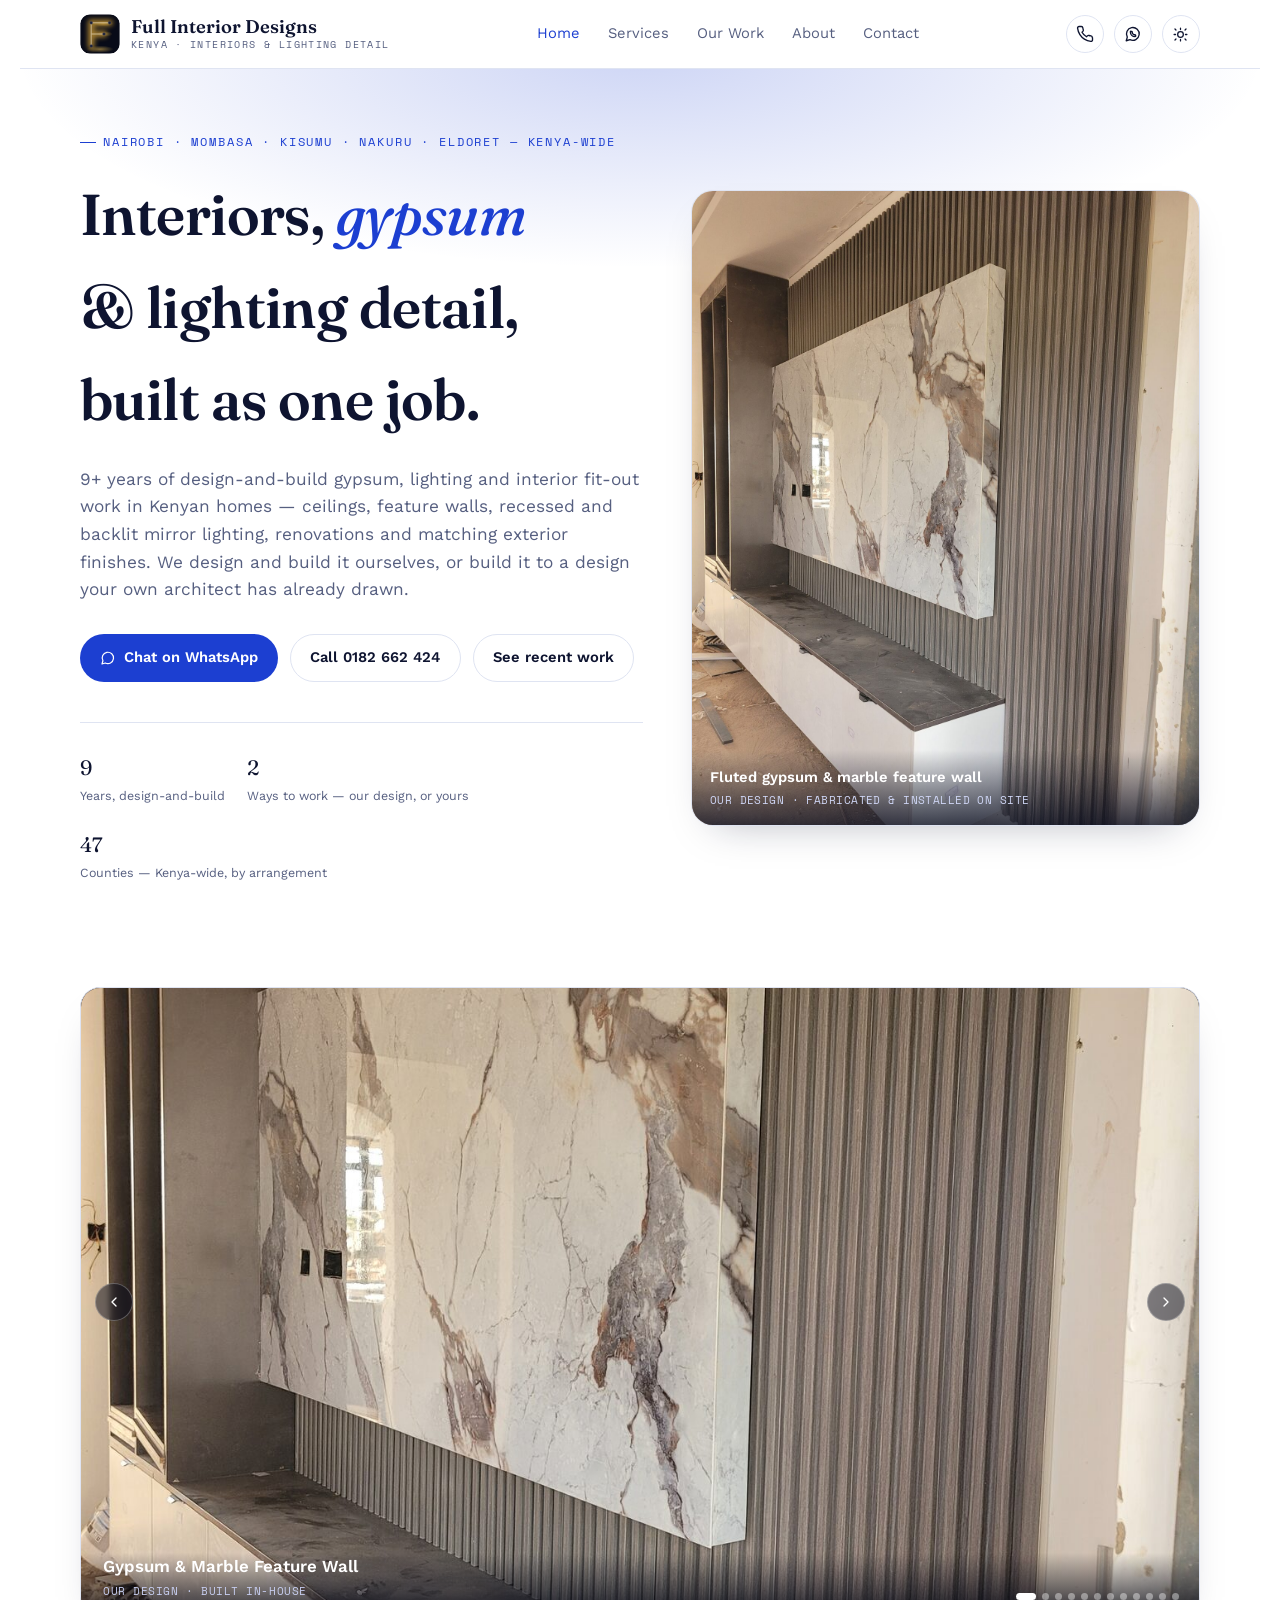
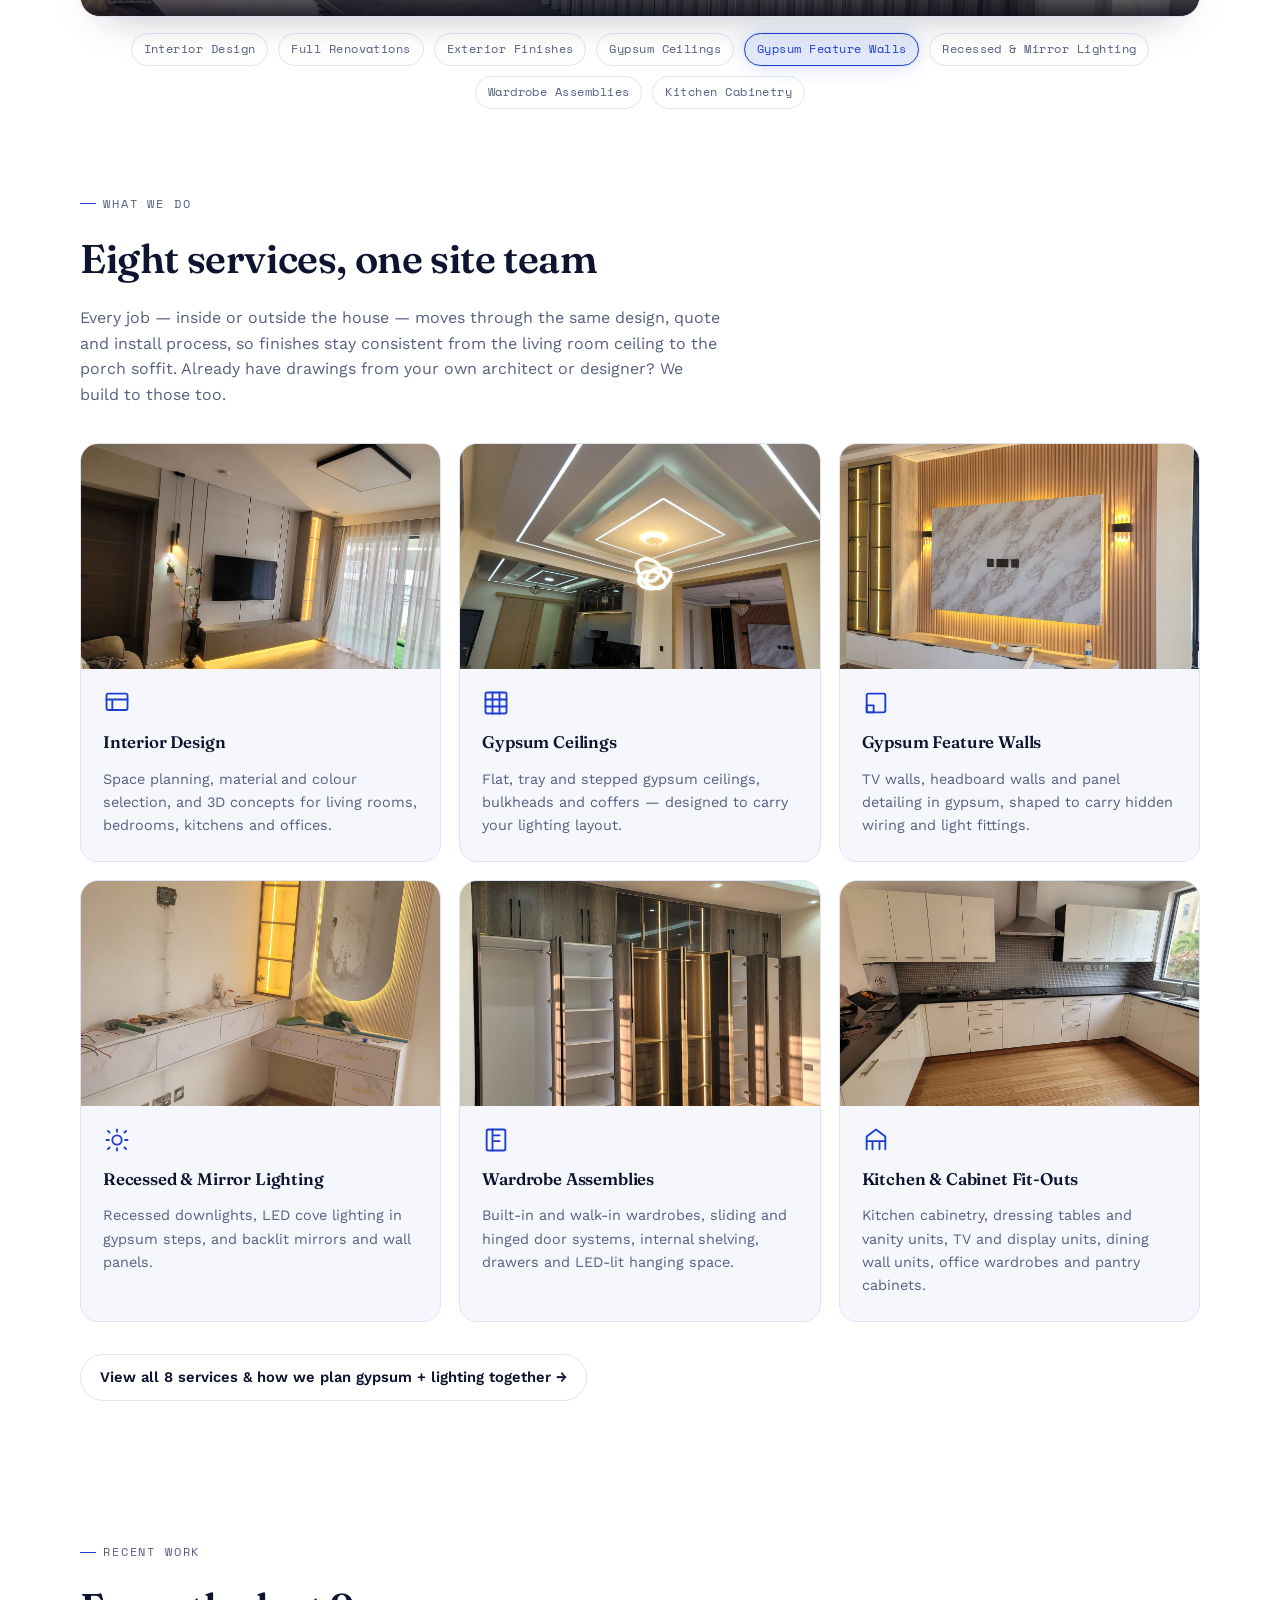
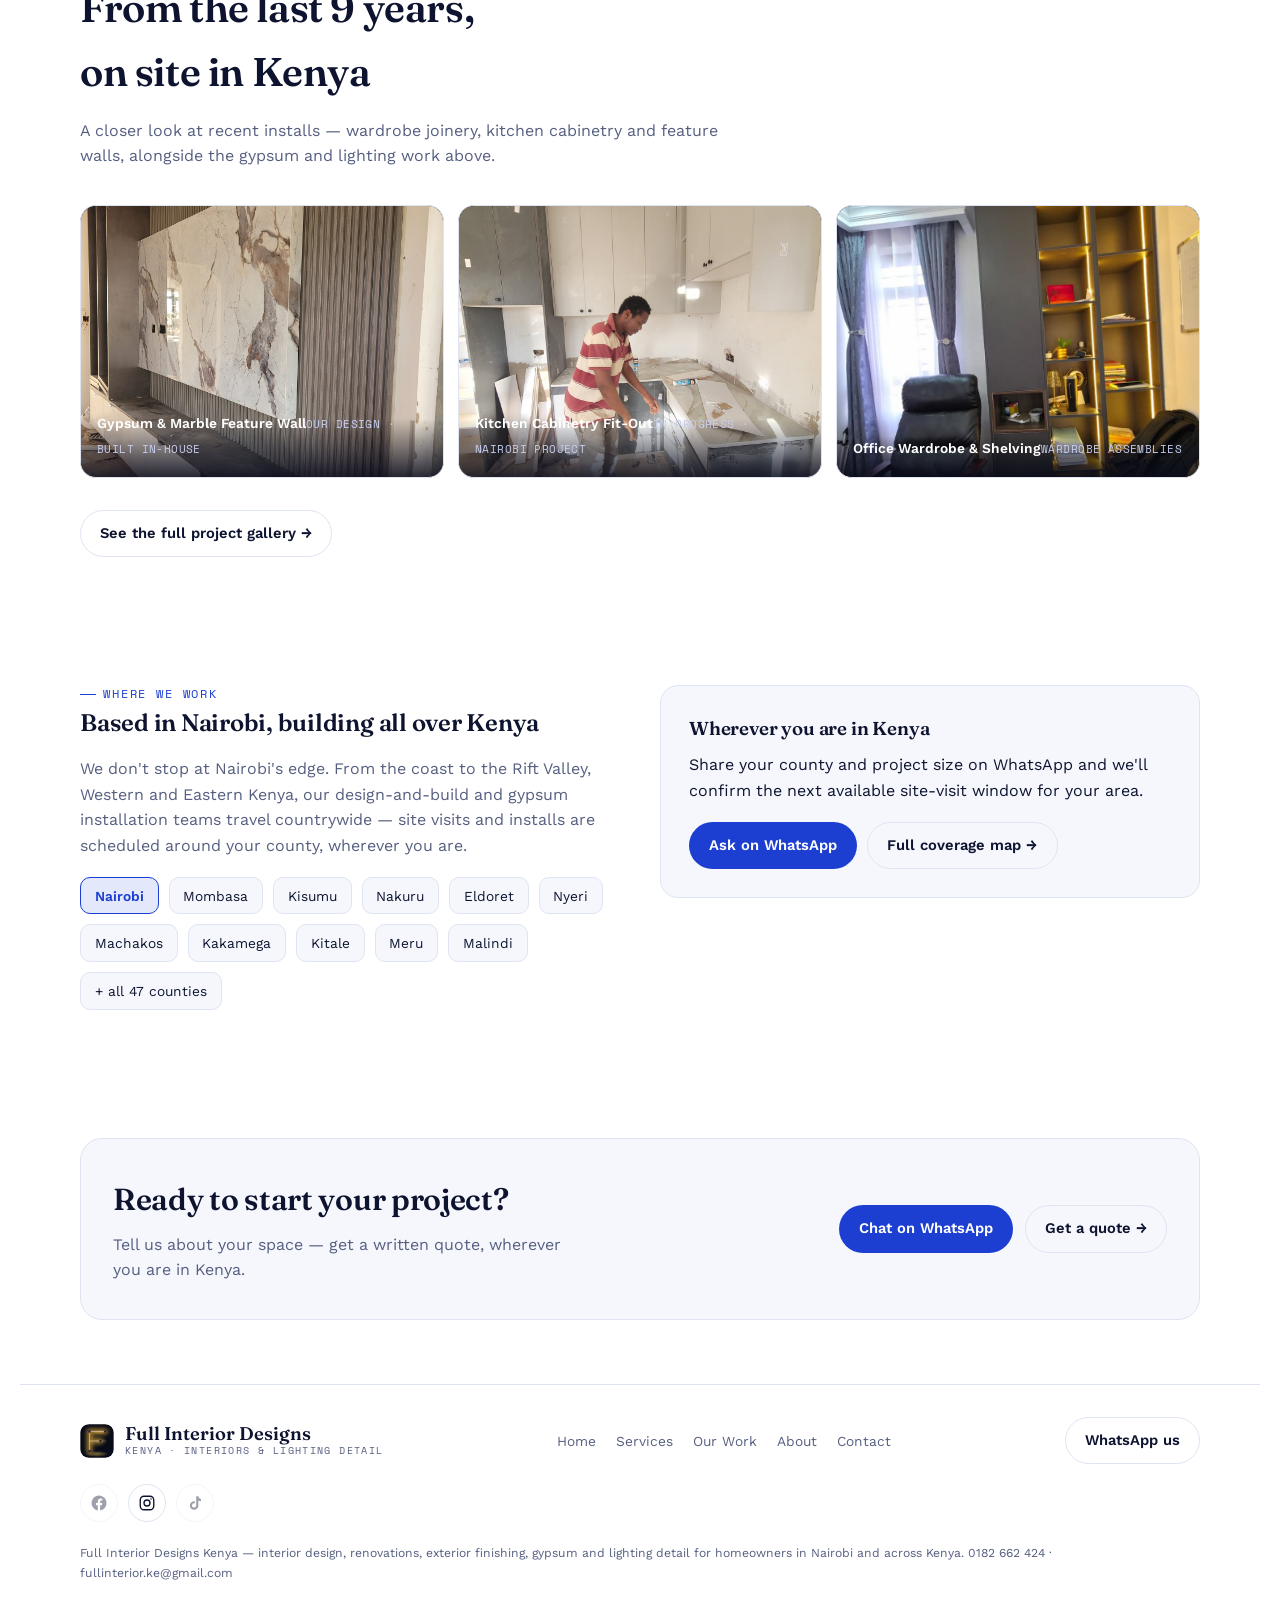
==== commit c0414c70: "Link Instagram account in footer and schema" ====
--- a/index.html
+++ b/index.html
@@ -18,7 +18,10 @@
 <meta name="robots" content="index, follow">
 <meta name="theme-color" content="#1c3fd1">
 <link rel="canonical" href="https://www.fullinteriordesigns.co.ke">
-<link rel="icon" type="image/svg+xml" href="favicon.svg">
+<link rel="icon" href="/favicon.ico" sizes="48x48">
+<link rel="icon" type="image/svg+xml" href="/favicon.svg">
+<link rel="icon" type="image/png" sizes="192x192" href="/favicon-192.png">
+<link rel="apple-touch-icon" href="/apple-touch-icon.png">
 
 <meta property="og:type" content="website">
 <meta property="og:site_name" content="Full Interior Designs Kenya">
@@ -53,7 +56,7 @@
     "@type": "Country",
     "name": "Kenya"
   },
-  "sameAs": []
+  "sameAs": ["https://www.instagram.com/full.interior.designs/"]
 }
 </script>
 
@@ -466,7 +469,7 @@
       <a class="icon-btn pending" href="#" aria-label="Facebook (coming soon)" title="Facebook — coming soon" tabindex="-1">
         <svg width="18" height="18" viewBox="0 0 24 24" fill="currentColor"><path d="M22 12a10 10 0 1 0-11.6 9.9v-7H7.9V12h2.5V9.8c0-2.5 1.5-3.9 3.8-3.9 1.1 0 2.2.2 2.2.2v2.4h-1.3c-1.2 0-1.6.8-1.6 1.6V12h2.8l-.4 2.9h-2.4v7A10 10 0 0 0 22 12z"/></svg>
       </a>
-      <a class="icon-btn pending" href="#" aria-label="Instagram (coming soon)" title="Instagram — coming soon" tabindex="-1">
+      <a class="icon-btn" href="https://www.instagram.com/full.interior.designs/" target="_blank" rel="noopener me" aria-label="Instagram" title="Instagram">
         <svg width="18" height="18" viewBox="0 0 24 24" fill="none" stroke="currentColor" stroke-width="1.8" stroke-linecap="round" stroke-linejoin="round"><rect x="3" y="3" width="18" height="18" rx="5"/><circle cx="12" cy="12" r="4"/><circle cx="17.3" cy="6.7" r="1" fill="currentColor" stroke="none"/></svg>
       </a>
       <a class="icon-btn pending" href="#" aria-label="TikTok (coming soon)" title="TikTok — coming soon" tabindex="-1">
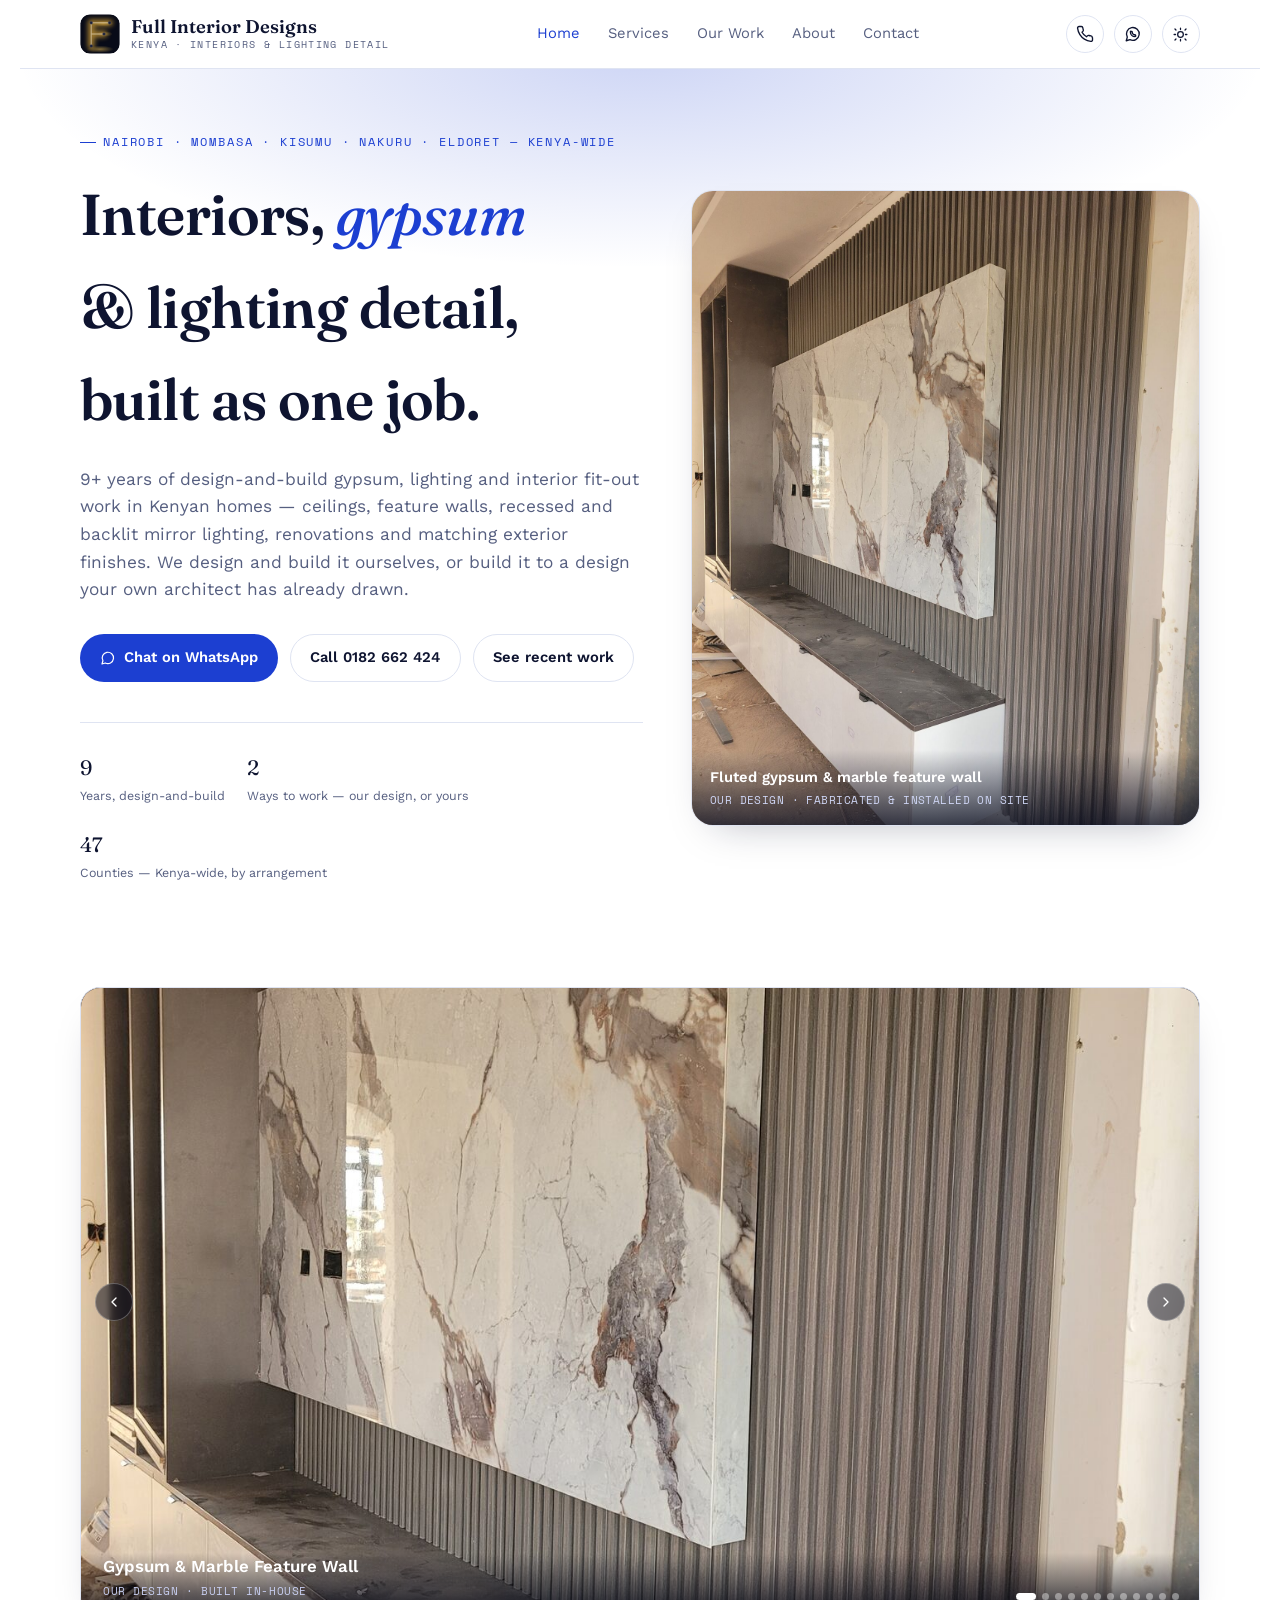
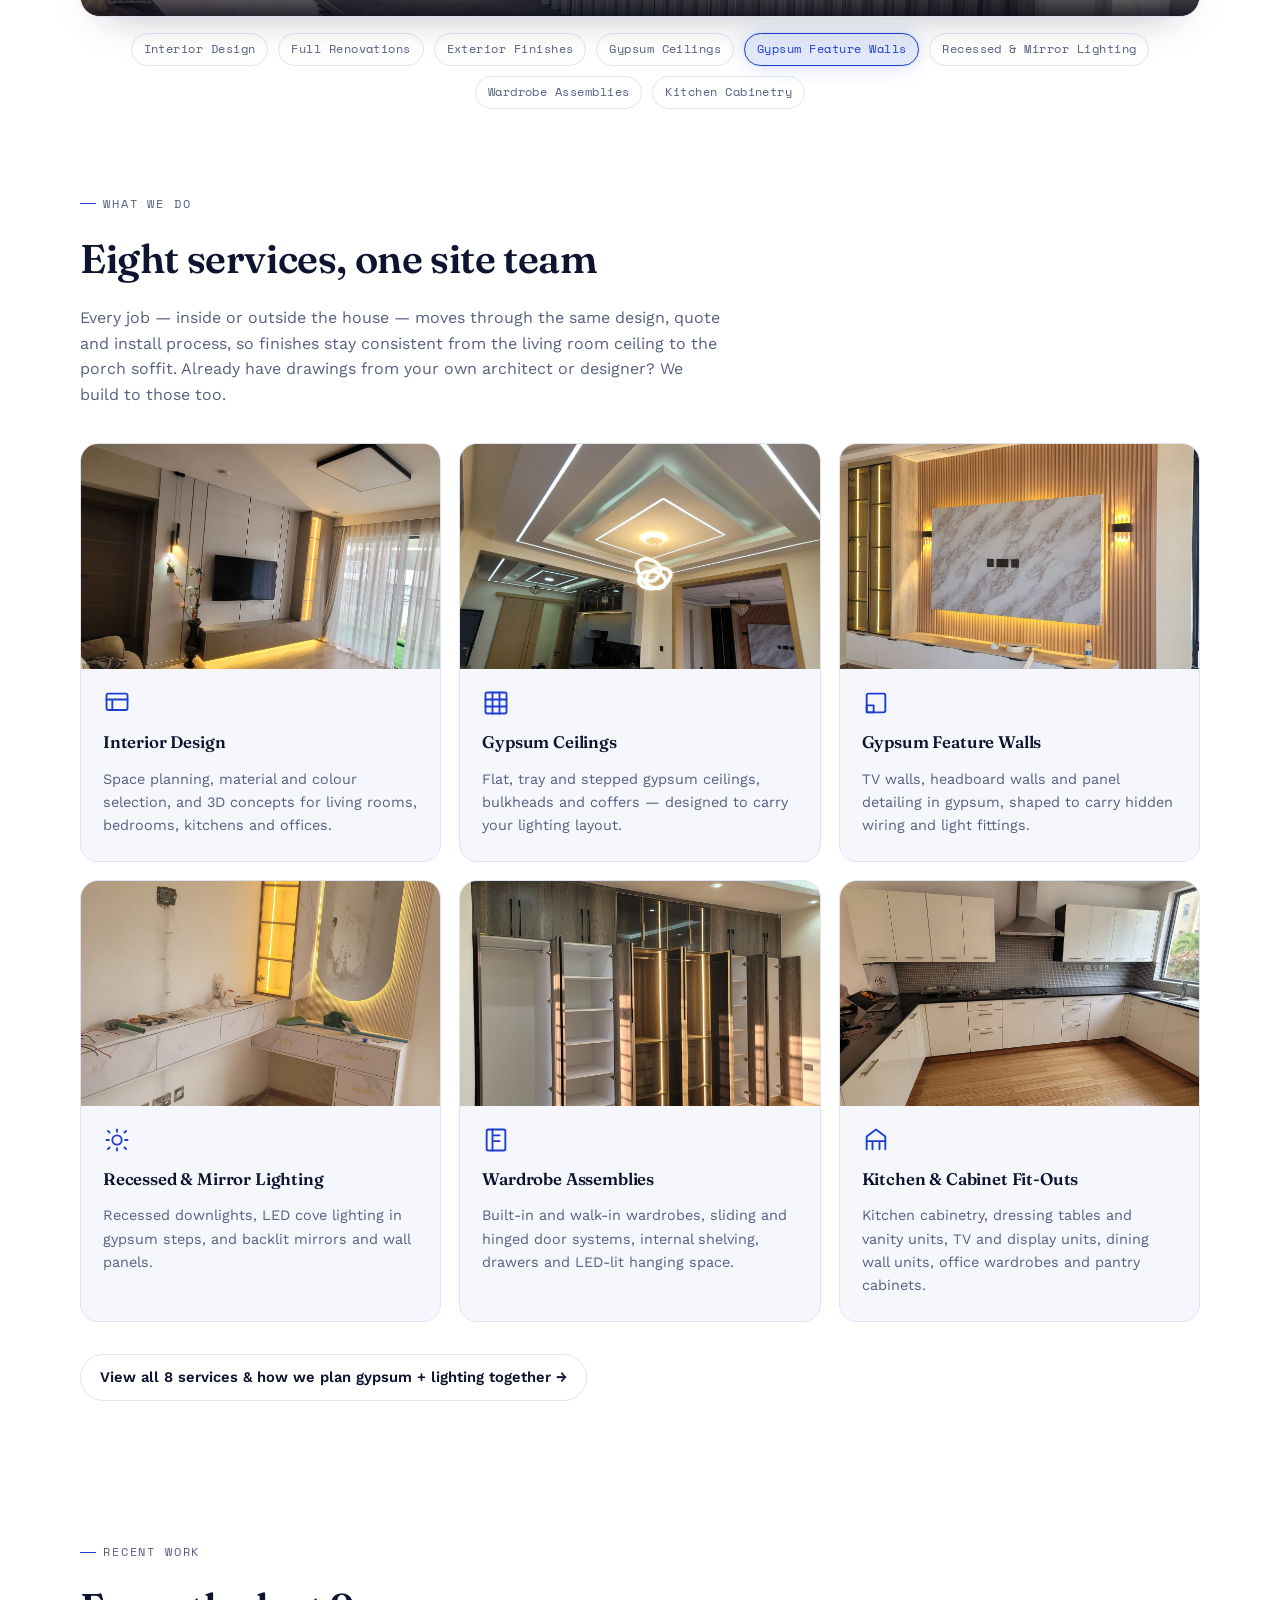
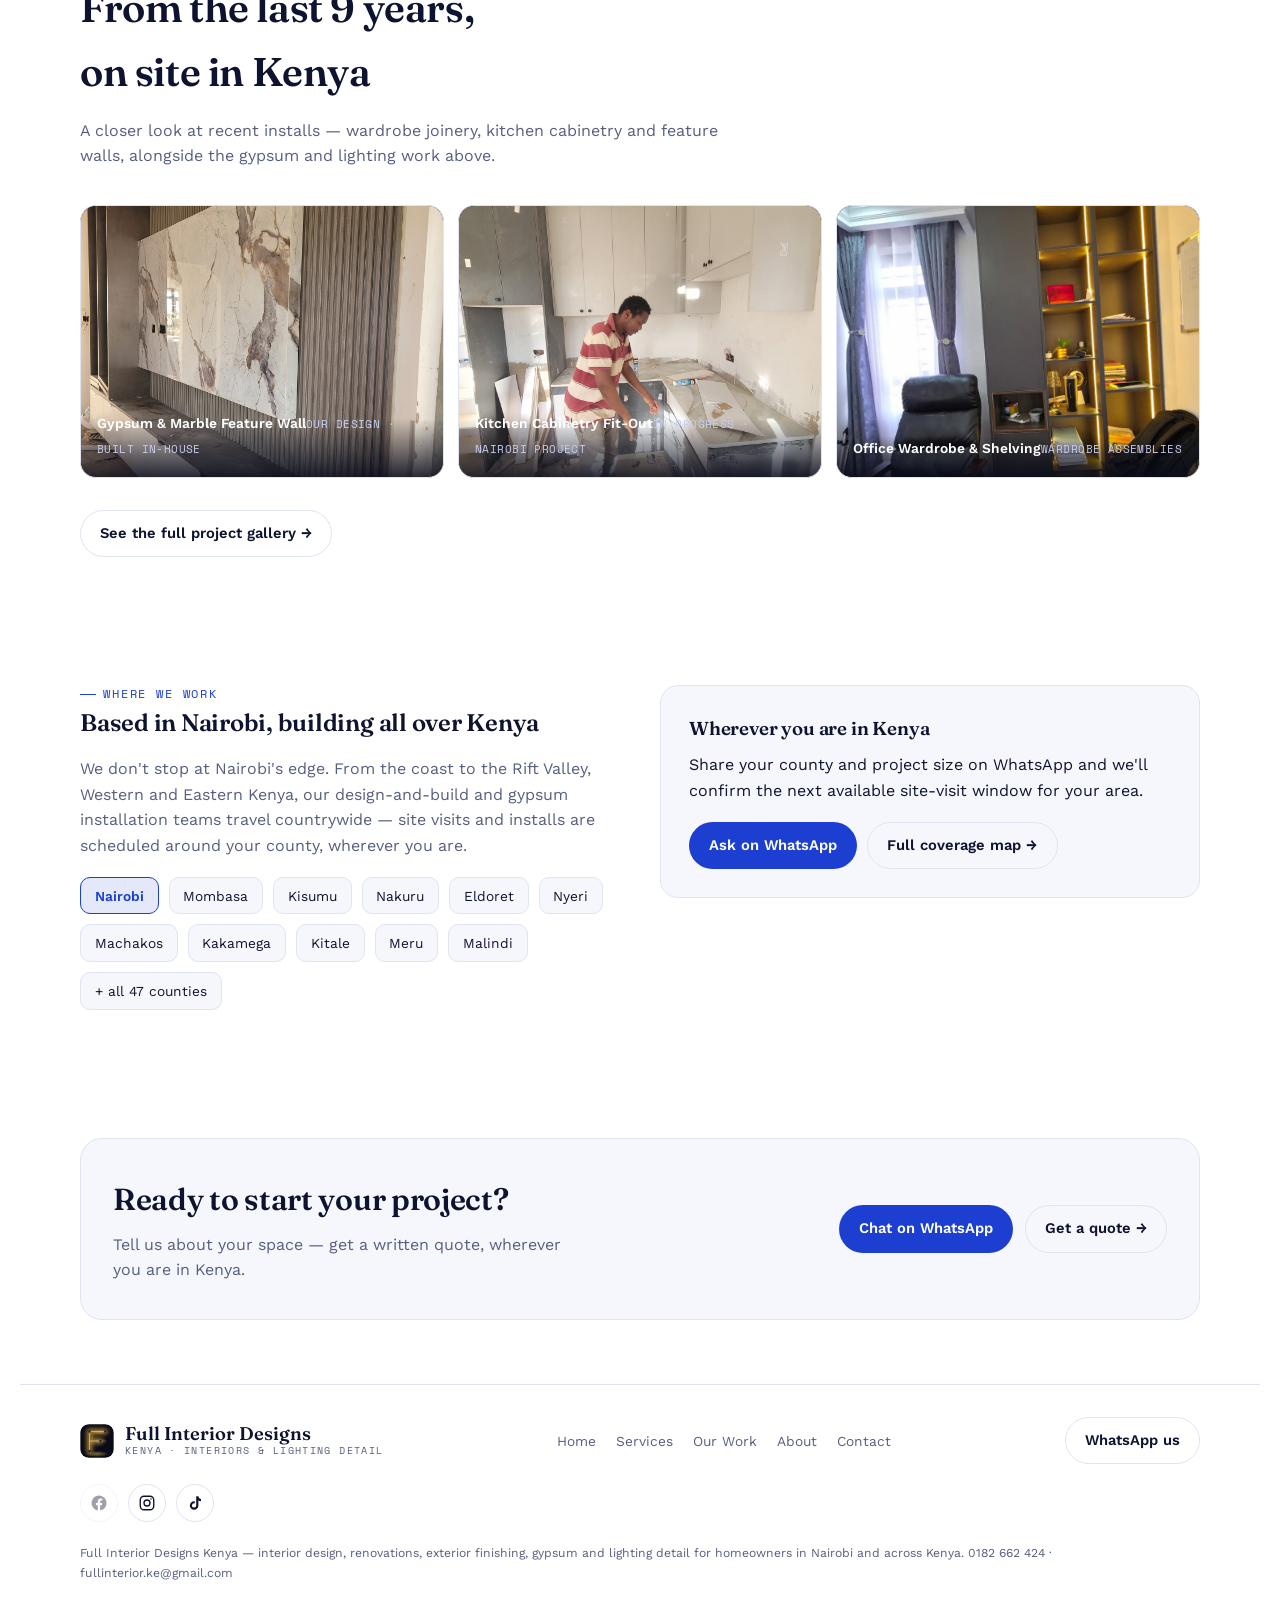
==== commit e9b46f81: "Link TikTok account in footer and schema" ====
--- a/index.html
+++ b/index.html
@@ -56,7 +56,7 @@
     "@type": "Country",
     "name": "Kenya"
   },
-  "sameAs": ["https://www.instagram.com/full.interior.designs/"]
+  "sameAs": ["https://www.instagram.com/full.interior.designs/", "https://www.tiktok.com/@full.interior.designs"]
 }
 </script>
 
@@ -472,7 +472,7 @@
       <a class="icon-btn" href="https://www.instagram.com/full.interior.designs/" target="_blank" rel="noopener me" aria-label="Instagram" title="Instagram">
         <svg width="18" height="18" viewBox="0 0 24 24" fill="none" stroke="currentColor" stroke-width="1.8" stroke-linecap="round" stroke-linejoin="round"><rect x="3" y="3" width="18" height="18" rx="5"/><circle cx="12" cy="12" r="4"/><circle cx="17.3" cy="6.7" r="1" fill="currentColor" stroke="none"/></svg>
       </a>
-      <a class="icon-btn pending" href="#" aria-label="TikTok (coming soon)" title="TikTok — coming soon" tabindex="-1">
+      <a class="icon-btn" href="https://www.tiktok.com/@full.interior.designs" target="_blank" rel="noopener me" aria-label="TikTok" title="TikTok">
         <svg width="18" height="18" viewBox="0 0 24 24" fill="currentColor"><path d="M16.5 3c.3 1.9 1.6 3.4 3.5 3.8v2.9a6.6 6.6 0 0 1-3.5-1v6.6a5.7 5.7 0 1 1-5.7-5.7c.3 0 .6 0 .9.1v2.9a2.8 2.8 0 1 0 1.9 2.7V3z"/></svg>
       </a>
     </div>
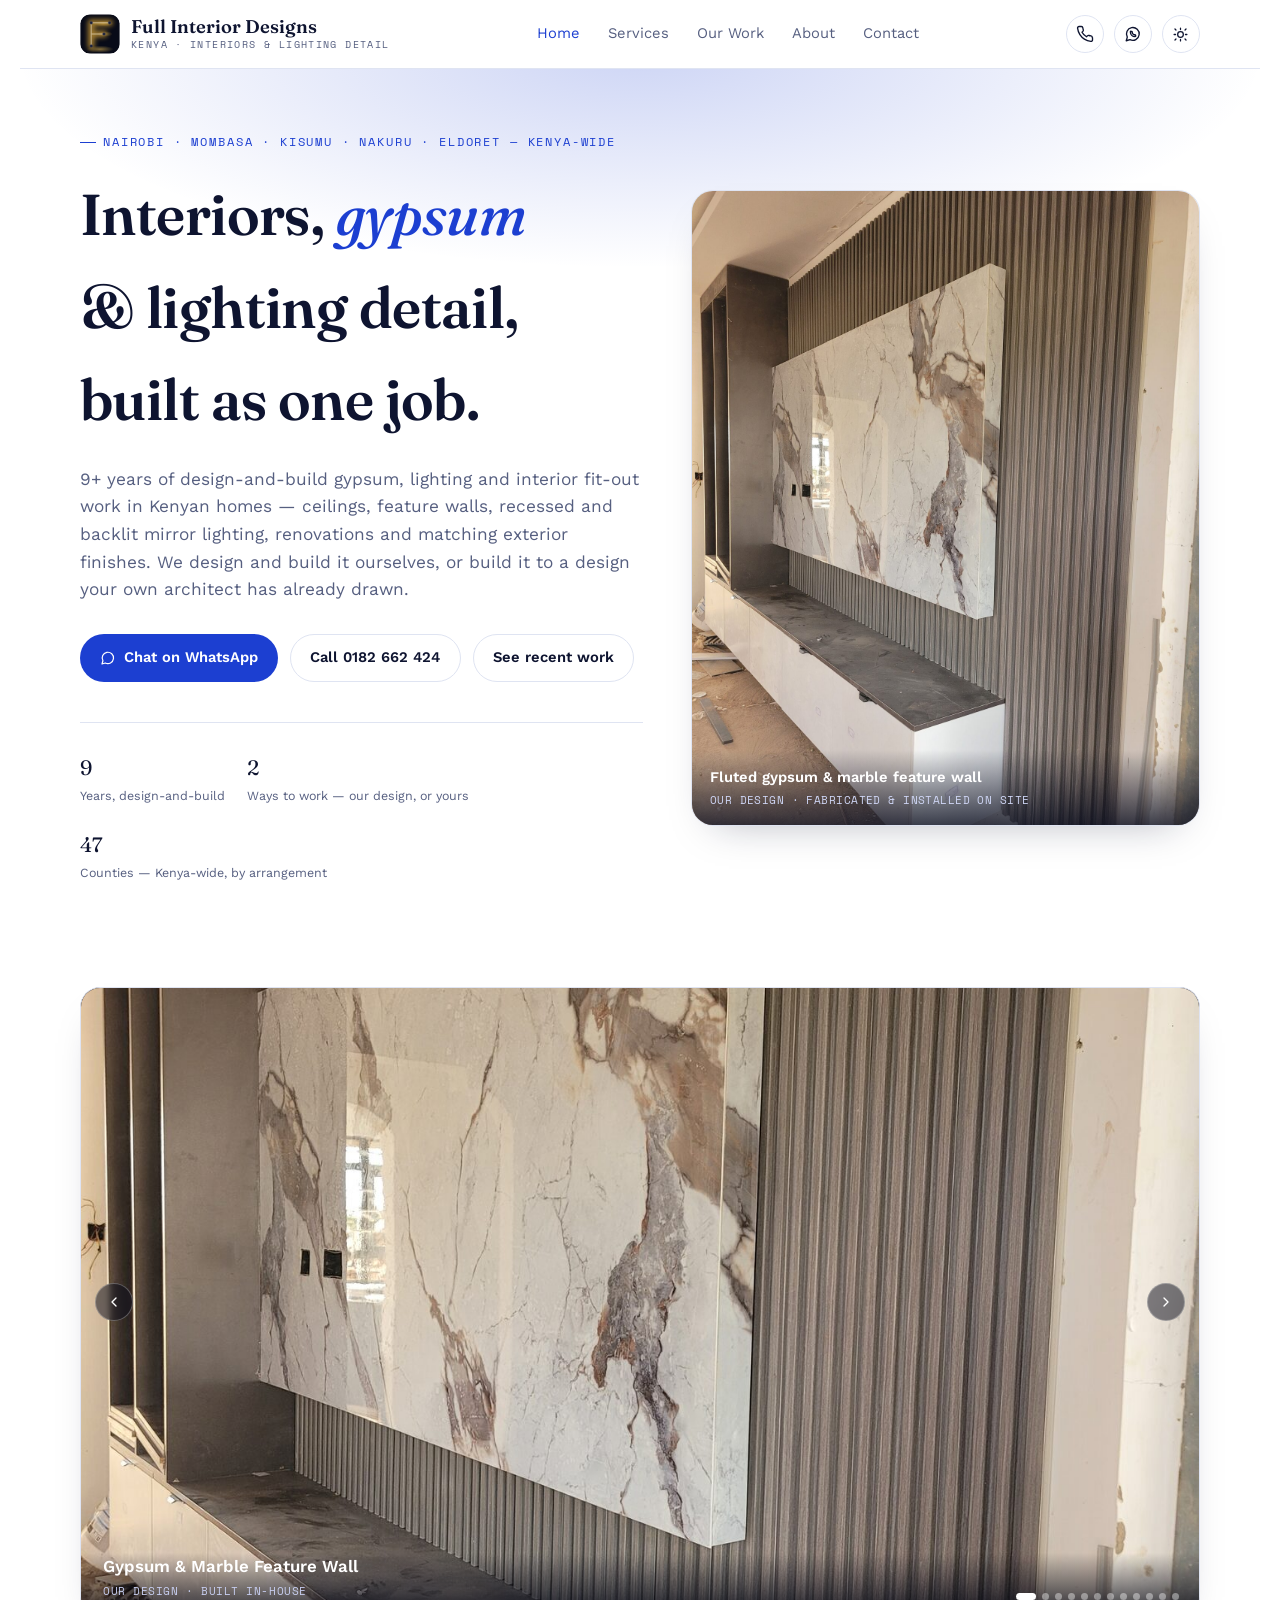
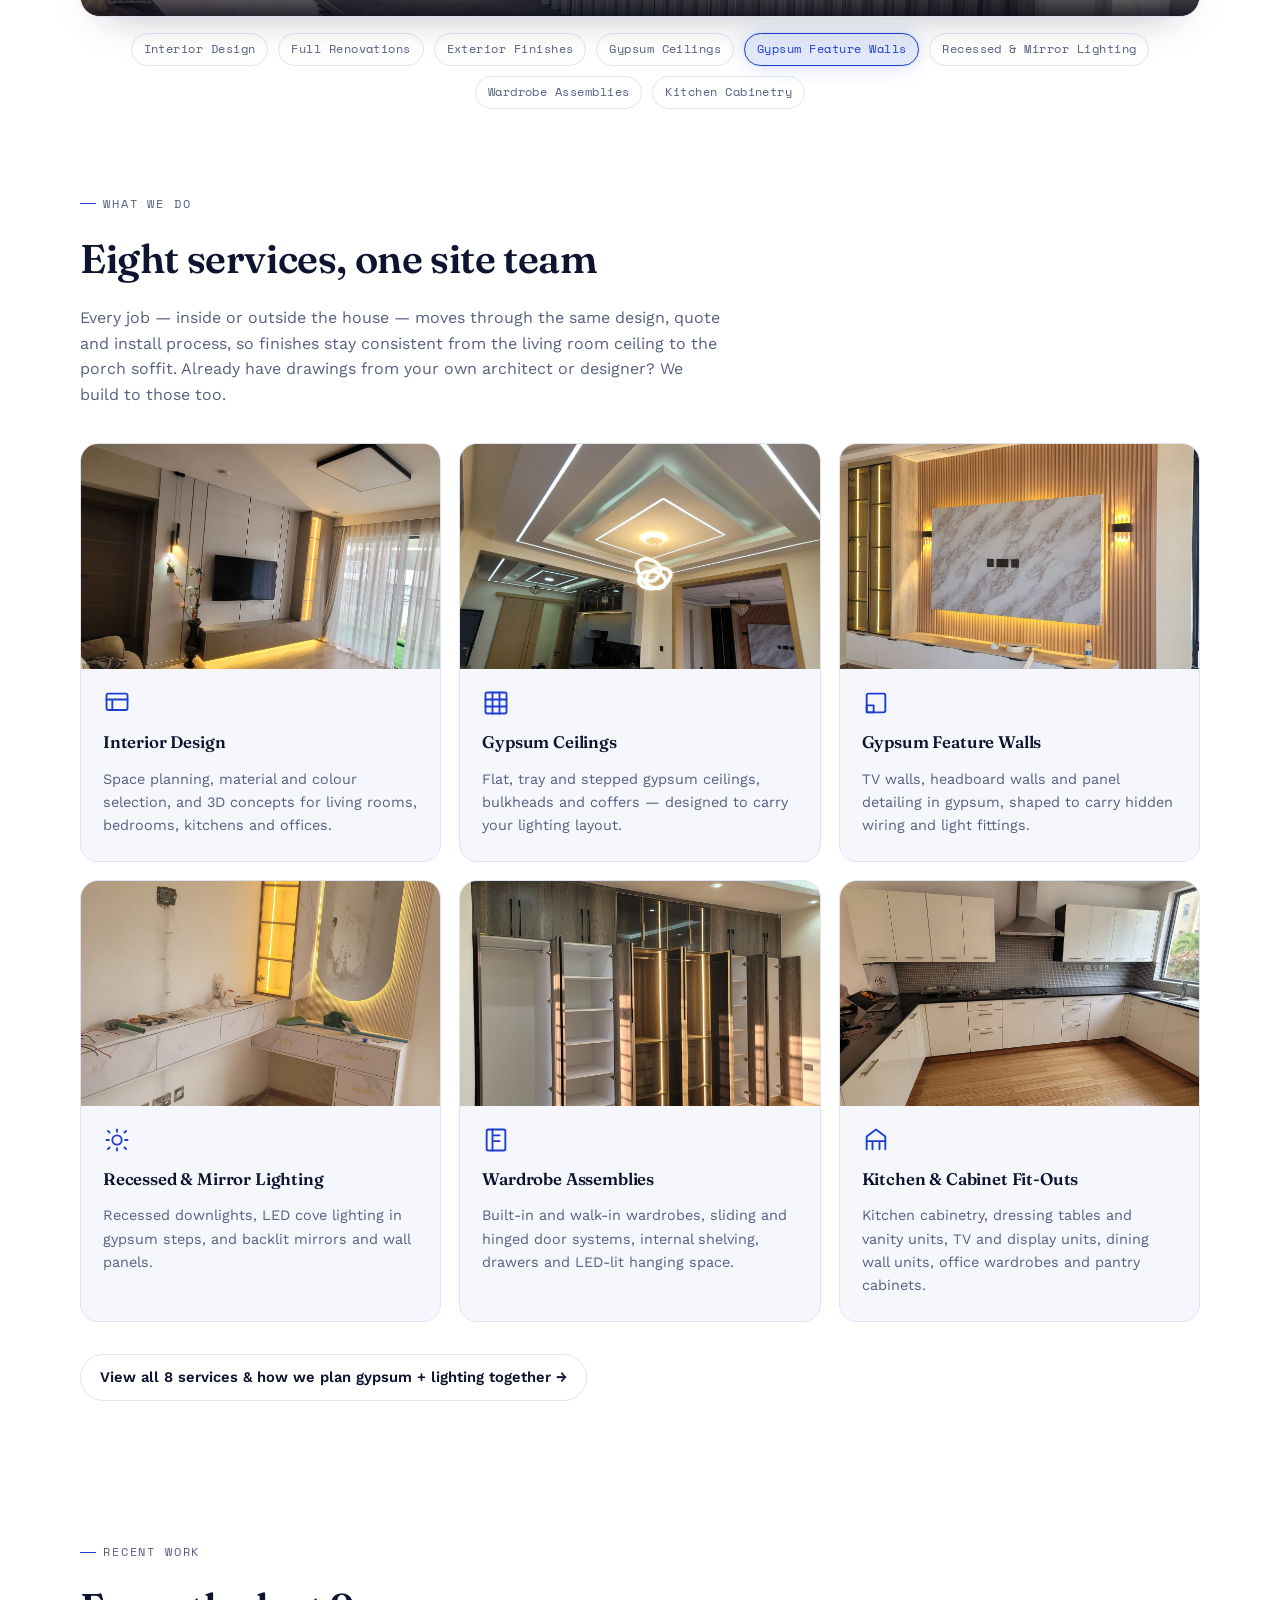
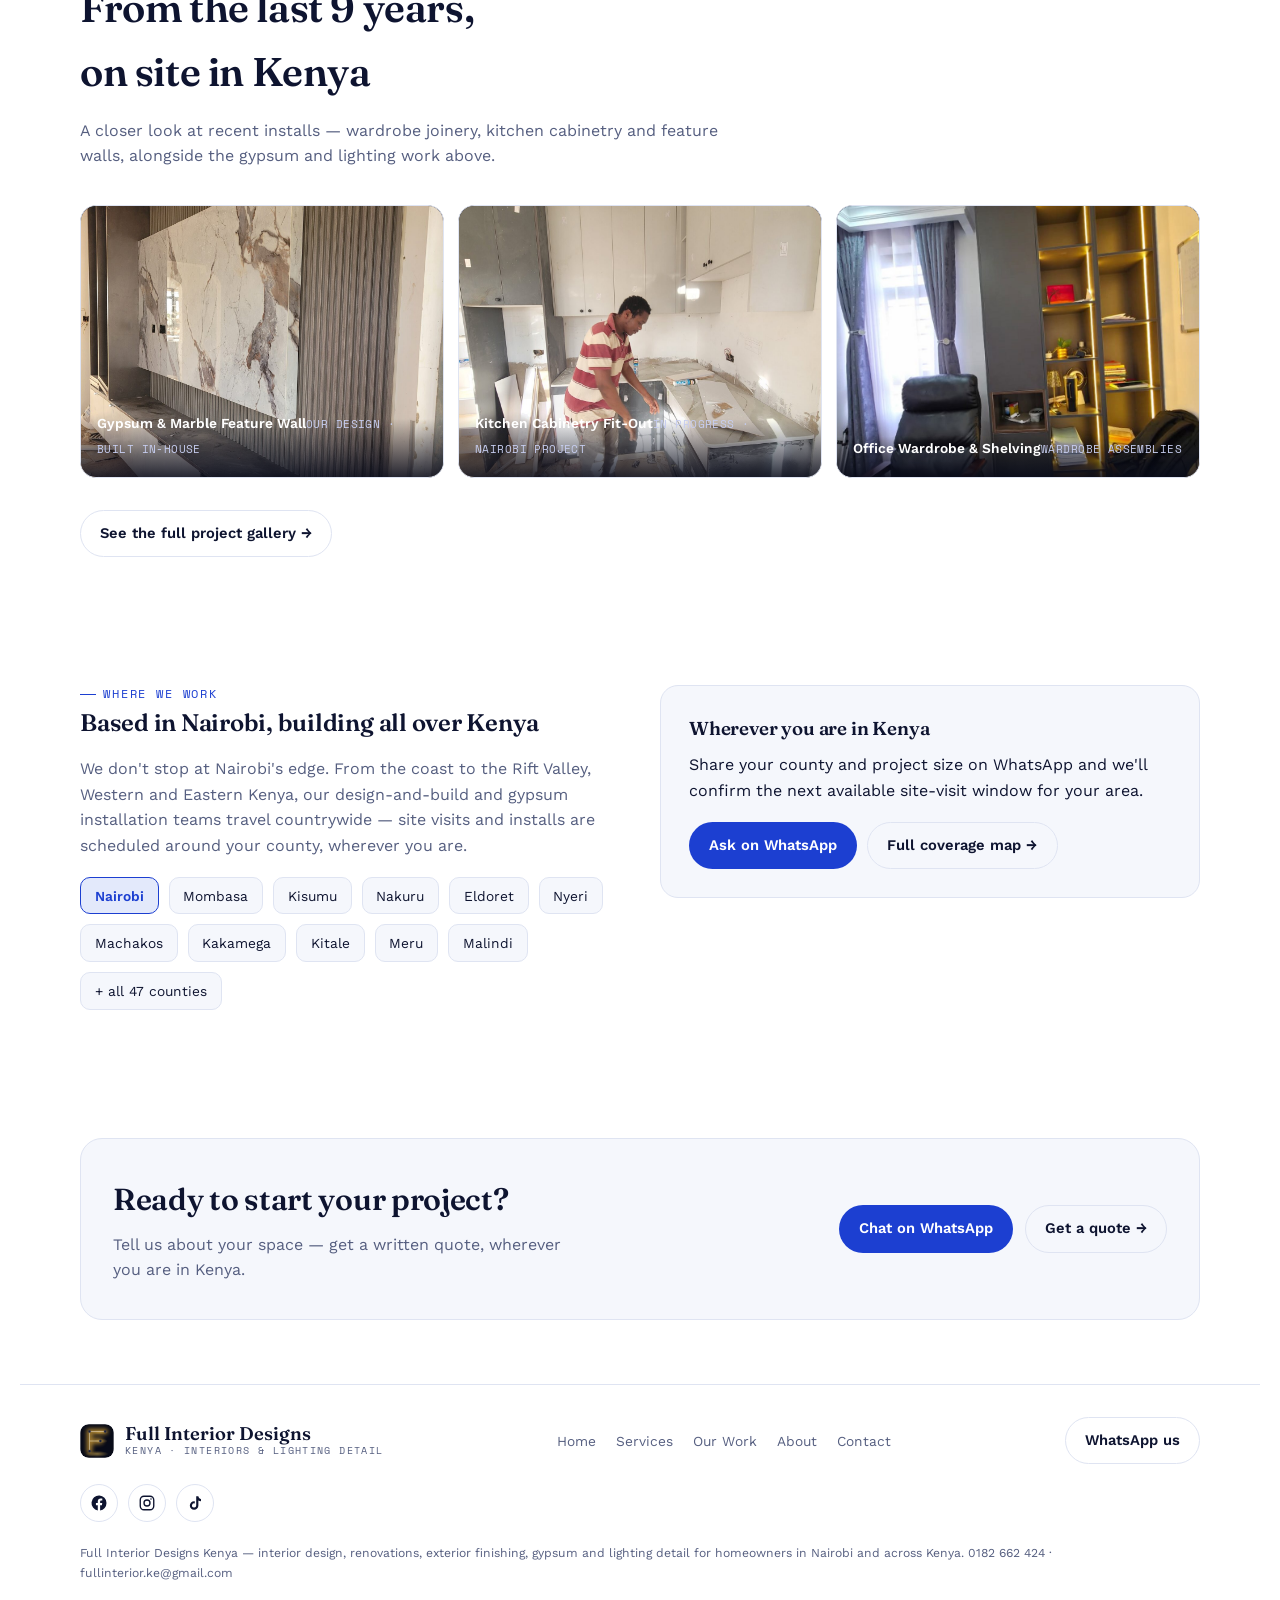
==== commit ea533690: "Link Facebook page in footer and schema" ====
--- a/index.html
+++ b/index.html
@@ -56,7 +56,7 @@
     "@type": "Country",
     "name": "Kenya"
   },
-  "sameAs": ["https://www.instagram.com/full.interior.designs/", "https://www.tiktok.com/@full.interior.designs"]
+  "sameAs": ["https://www.instagram.com/full.interior.designs/", "https://www.tiktok.com/@full.interior.designs", "https://www.facebook.com/share/1GZh3CwdiK/"]
 }
 </script>
 
@@ -466,7 +466,7 @@
       <a class="btn btn-ghost" href="https://wa.me/254182662424" target="_blank" rel="noopener">WhatsApp us</a>
     </div>
     <div class="foot-social">
-      <a class="icon-btn pending" href="#" aria-label="Facebook (coming soon)" title="Facebook — coming soon" tabindex="-1">
+      <a class="icon-btn" href="https://www.facebook.com/share/1GZh3CwdiK/" target="_blank" rel="noopener me" aria-label="Facebook" title="Facebook">
         <svg width="18" height="18" viewBox="0 0 24 24" fill="currentColor"><path d="M22 12a10 10 0 1 0-11.6 9.9v-7H7.9V12h2.5V9.8c0-2.5 1.5-3.9 3.8-3.9 1.1 0 2.2.2 2.2.2v2.4h-1.3c-1.2 0-1.6.8-1.6 1.6V12h2.8l-.4 2.9h-2.4v7A10 10 0 0 0 22 12z"/></svg>
       </a>
       <a class="icon-btn" href="https://www.instagram.com/full.interior.designs/" target="_blank" rel="noopener me" aria-label="Instagram" title="Instagram">
